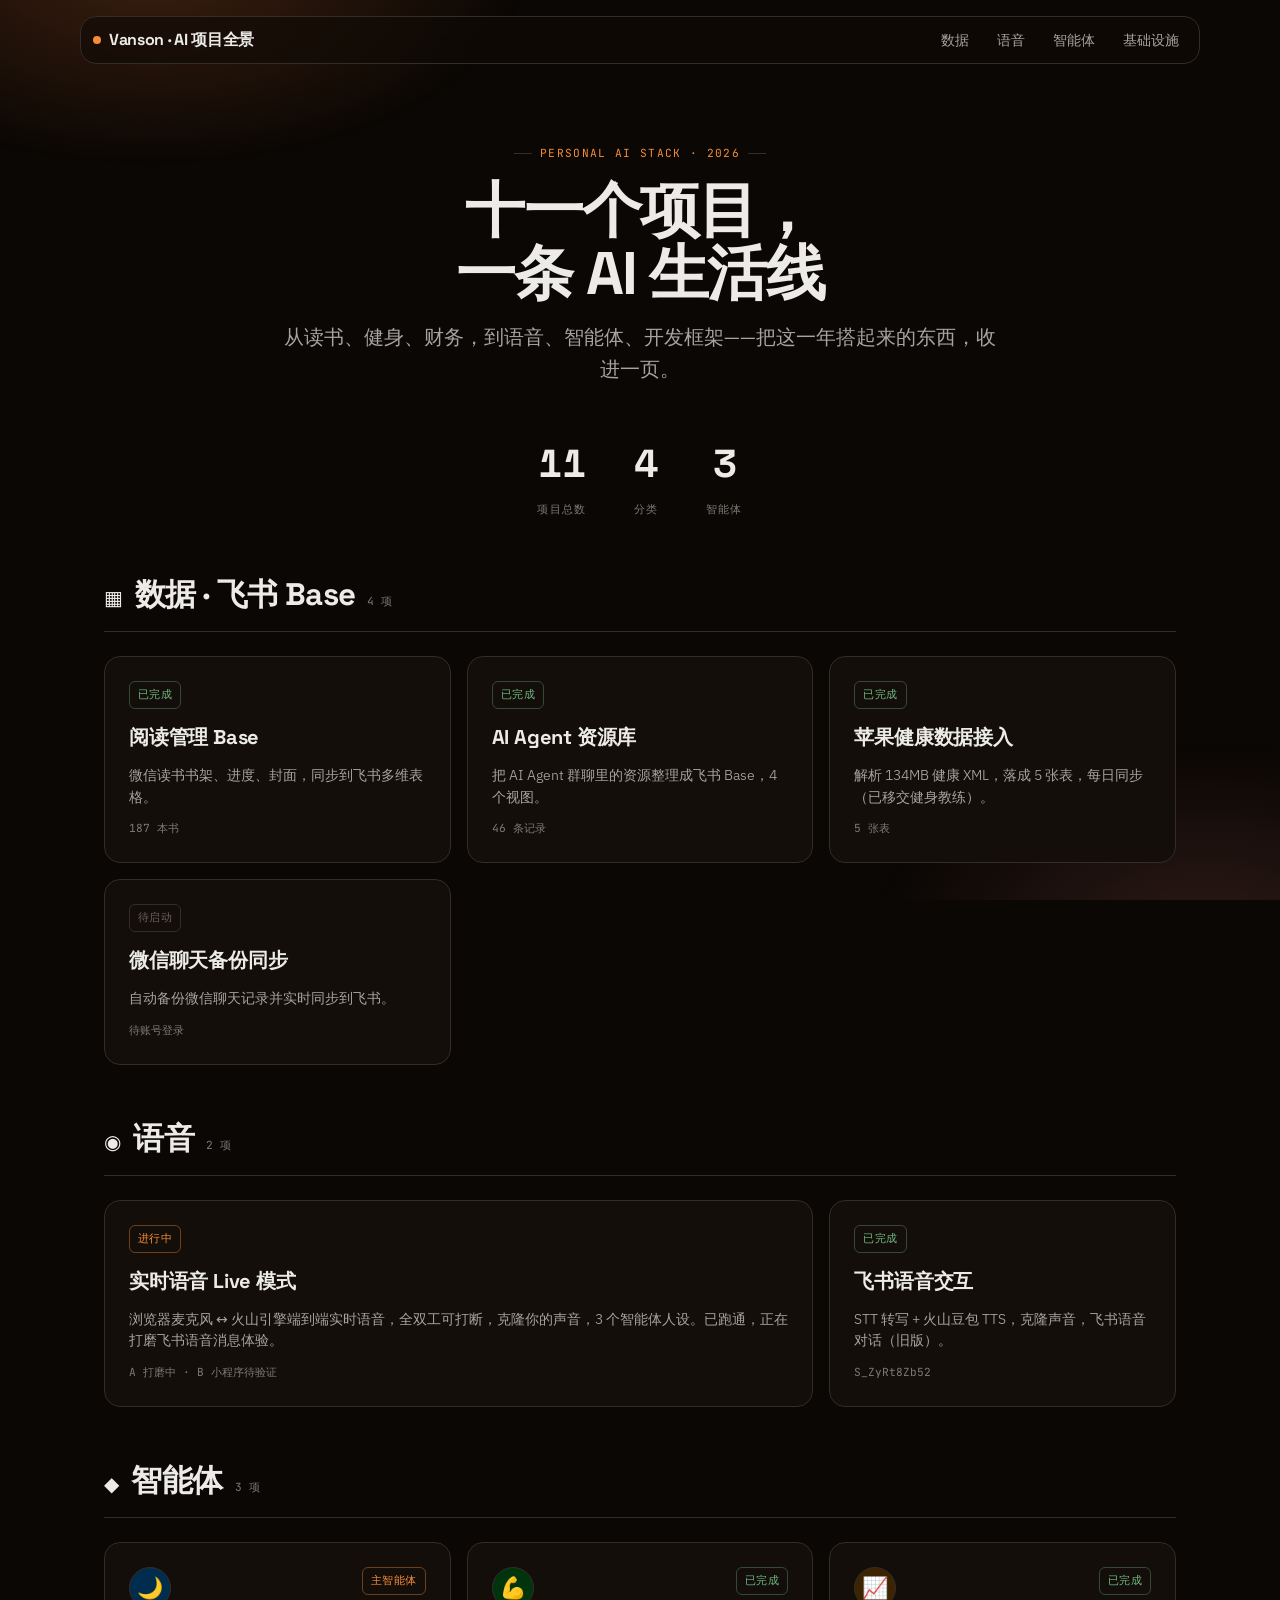
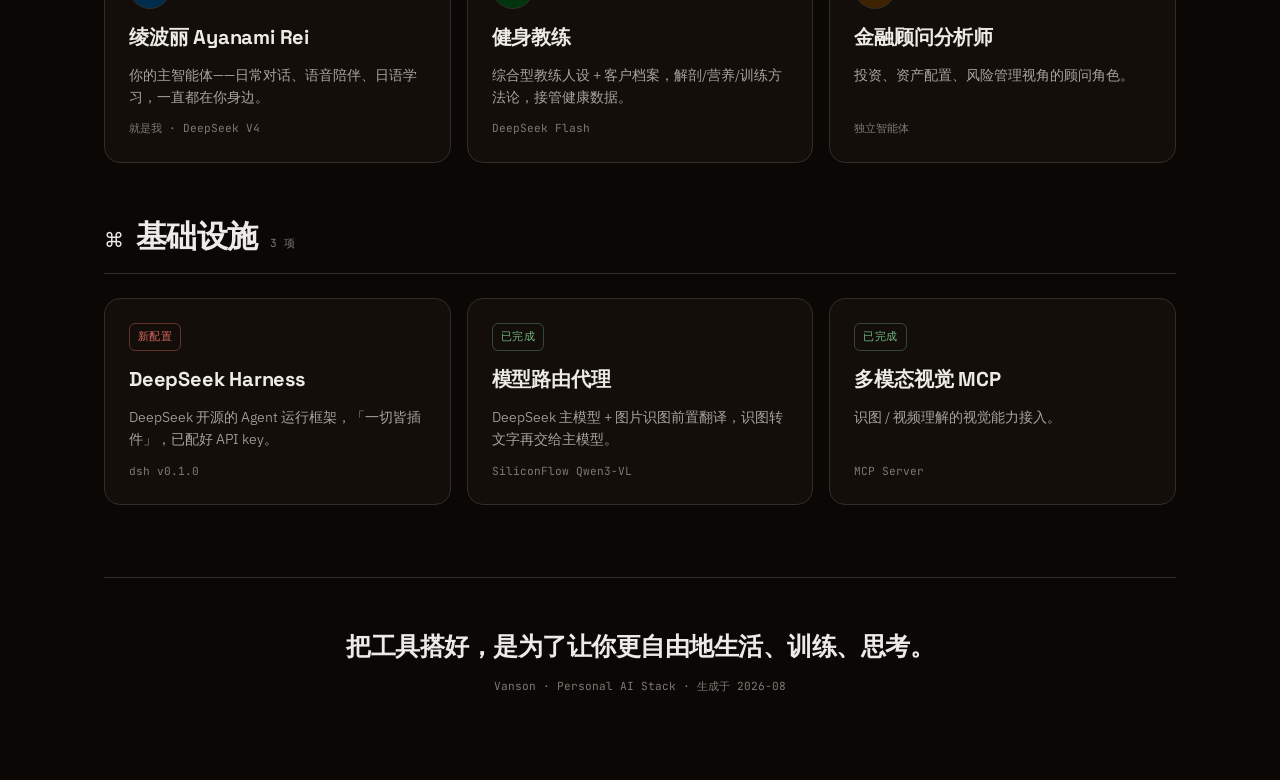
==== index.html @ 64389aa8 "add agents avatars + Rei" ====
<!DOCTYPE html>
<html lang="zh-CN">
<head>
<meta charset="UTF-8">
<meta name="viewport" content="width=device-width, initial-scale=1.0">
<title>Vanson · AI 项目全景</title>
<link rel="stylesheet" href="fonts.css">
<link rel="stylesheet" href="tokens.css">
<style>
/* Hallmark · macrostructure: Bento Grid · genre: atmospheric · theme: Midnight · enrichment: none · nav: N5 · footer: Ft5 */
*{box-sizing:border-box}
html{overflow-x:clip}
body{
  margin:0;
  background:var(--color-paper);
  color:var(--color-ink);
  font-family:var(--font-body);
  font-weight:350;
  line-height:1.6;
  -webkit-font-smoothing:antialiased;
  min-height:100vh;
  overflow-x:clip;
}
/* 双暖色光晕背景 */
body::before{
  content:"";
  position:fixed; inset:0; z-index:-1;
  background:
    radial-gradient(ellipse 42% 32% at 12% -4%, oklch(56% 0.13 45 / .30), transparent 70%),
    radial-gradient(ellipse 36% 30% at 94% 104%, oklch(60% 0.11 22 / .20), transparent 72%);
}
a{color:inherit;text-decoration:none}
.wrap{max-width:1120px;margin:0 auto;padding:0 var(--space-lg)}

/* ── 悬浮胶囊导航 ── */
.nav{
  position:sticky;top:var(--space-md);z-index:20;
  display:flex;align-items:center;justify-content:space-between;
  padding:var(--space-xs) var(--space-sm);
  margin:var(--space-md) auto 0;
  max-width:1120px;
  background:oklch(15% 0.012 60 / .6);
  backdrop-filter:blur(14px);
  border:1px solid var(--color-rule);
  border-radius:var(--radius-lg);
}
.brand{display:flex;align-items:center;gap:var(--space-xs);font-family:var(--font-display);font-weight:700;font-size:var(--text-base);letter-spacing:-0.02em}
.brand .dot{width:8px;height:8px;border-radius:50%;background:var(--color-accent)}
.nav-links{display:flex;gap:var(--space-sm);align-items:center}
.nav-links a{font-size:var(--text-sm);color:var(--color-muted);padding:var(--space-2xs) var(--space-xs);border-radius:var(--radius-sm);transition:color var(--dur-fast) var(--ease-out)}
.nav-links a:hover{color:var(--color-ink)}

/* ── Hero ── */
.hero{padding:var(--space-3xl) 0 var(--space-2xl);text-align:center}
.eyebrow{display:inline-flex;align-items:center;gap:var(--space-xs);font-family:var(--font-outlier);font-size:var(--text-xs);letter-spacing:.12em;text-transform:uppercase;color:var(--color-accent);margin-bottom:var(--space-md)}
.eyebrow::before,.eyebrow::after{content:"";width:18px;height:1px;background:var(--color-rule)}
h1{font-family:var(--font-display);font-weight:700;font-size:var(--text-display);line-height:1.05;letter-spacing:-0.03em;margin:0;overflow-wrap:anywhere;min-width:0}
.hero .sub{max-width:60ch;margin:var(--space-md) auto 0;color:var(--color-muted);font-size:var(--text-md);font-weight:350}
.stats{display:flex;justify-content:center;gap:var(--space-2xl);margin-top:var(--space-2xl);flex-wrap:wrap}
.stat{text-align:center}
.stat b{display:block;font-family:var(--font-display);font-weight:700;font-size:var(--text-2xl);letter-spacing:-0.02em;font-variant-numeric:tabular-nums}
.stat span{font-family:var(--font-outlier);font-size:var(--text-xs);letter-spacing:.1em;text-transform:uppercase;color:var(--color-neutral)}

/* ── 分类区块 ── */
section.cat{margin-bottom:var(--space-2xl)}
.cat-head{display:flex;align-items:baseline;gap:var(--space-sm);margin-bottom:var(--space-lg);padding-bottom:var(--space-sm);border-bottom:1px solid var(--color-rule)}
.cat-head h2{font-family:var(--font-display);font-weight:700;font-size:var(--text-xl);letter-spacing:-0.02em;margin:0;overflow-wrap:anywhere;min-width:0}
.cat-head .count{font-family:var(--font-outlier);font-size:var(--text-xs);color:var(--color-neutral)}
.cat-head .ico{font-size:var(--text-md)}

/* ── Bento 卡片网格 ── */
.grid{display:grid;grid-template-columns:repeat(3,minmax(0,1fr));gap:var(--space-md)}
.card{
  position:relative;display:flex;flex-direction:column;gap:var(--space-sm);
  padding:var(--space-lg);
  background:var(--color-paper-2);
  border:1px solid var(--color-rule);
  border-radius:var(--radius-lg);
  transition:transform var(--dur-base) var(--ease-out), box-shadow var(--dur-base) var(--ease-out), border-color var(--dur-base) var(--ease-out);
}
.card:hover{transform:translateY(-3px);border-color:var(--color-neutral);box-shadow:0 12px 40px -18px oklch(55% 0.14 45 / .5)}
.card.wide{grid-column:span 2}
.card .tag{
  align-self:flex-start;
  font-family:var(--font-outlier);font-size:var(--text-xs);font-weight:500;
  padding:var(--space-2xs) var(--space-xs);border-radius:var(--radius-sm);
  border:1px solid;letter-spacing:.04em;
}
.tag.done{color:var(--color-done);border-color:oklch(72% 0.11 150 / .35)}
.tag.active{color:var(--color-accent);border-color:oklch(74% 0.16 55 / .4)}
.tag.pending{color:var(--color-pending);border-color:var(--color-rule)}
.tag.new{color:var(--color-accent-2);border-color:oklch(66% 0.15 25 / .4)}
.card h3{font-family:var(--font-display);font-weight:700;font-size:var(--text-md);letter-spacing:-0.01em;margin:0;overflow-wrap:anywhere;min-width:0}
.card p{margin:0;color:var(--color-muted);font-size:var(--text-sm);font-weight:350;line-height:1.55}
.card .meta{font-family:var(--font-outlier);font-size:var(--text-xs);color:var(--color-neutral);margin-top:auto}
.agent-top{display:flex;align-items:center;justify-content:space-between;gap:var(--space-sm)}
.avatar{width:42px;height:42px;border-radius:50%;display:flex;align-items:center;justify-content:center;font-size:21px;flex-shrink:0;border:1px solid var(--color-rule)}
.avatar-rei{background:oklch(28% 0.09 235)}
.avatar-fitness{background:oklch(28% 0.09 150)}
.avatar-finance{background:oklch(28% 0.09 85)}

/* ── Footer ── */
footer{margin-top:var(--space-3xl);padding:var(--space-2xl) 0 var(--space-3xl);text-align:center;border-top:1px solid var(--color-rule)}
footer .stmt{font-family:var(--font-display);font-weight:700;font-size:var(--text-lg);letter-spacing:-0.02em;max-width:40ch;margin:0 auto var(--space-sm)}
footer .note{font-family:var(--font-outlier);font-size:var(--text-xs);color:var(--color-neutral)}

/* ── 响应式 ── */
@media (max-width:768px){
  .grid{grid-template-columns:repeat(2,minmax(0,1fr))}
  .card.wide{grid-column:span 2}
  .nav-links{display:none}
  .hero{padding-top:var(--space-2xl)}
  .stats{gap:var(--space-xl)}
}
@media (max-width:414px){
  .grid{grid-template-columns:1fr}
  .card.wide{grid-column:span 1}
  .stats{gap:var(--space-lg)}
}

:focus-visible{outline:2px solid var(--color-focus);outline-offset:2px}
@media (prefers-reduced-motion:reduce){
  *{transition-duration:.01ms !important;animation-duration:.01ms !important}
  .card:hover{transform:none}
}
</style>
</head>
<body>

<div class="nav">
  <div class="brand"><span class="dot"></span>Vanson · AI 项目全景</div>
  <nav class="nav-links">
    <a href="#data">数据</a><a href="#voice">语音</a><a href="#agents">智能体</a><a href="#infra">基础设施</a>
  </nav>
</div>

<main class="wrap">

  <header class="hero">
    <span class="eyebrow">Personal AI Stack · 2026</span>
    <h1>十一个项目，<br>一条 AI 生活线</h1>
    <p class="sub">从读书、健身、财务，到语音、智能体、开发框架——把这一年搭起来的东西，收进一页。</p>
    <div class="stats">
      <div class="stat"><b>11</b><span>项目总数</span></div>
      <div class="stat"><b>4</b><span>分类</span></div>
      <div class="stat"><b>3</b><span>智能体</span></div>
    </div>
  </header>

  <section class="cat" id="data">
    <div class="cat-head"><span class="ico">▦</span><h2>数据 · 飞书 Base</h2><span class="count">4 项</span></div>
    <div class="grid">
      <div class="card">
        <span class="tag done">已完成</span>
        <h3>阅读管理 Base</h3>
        <p>微信读书书架、进度、封面，同步到飞书多维表格。</p>
        <span class="meta">187 本书</span>
      </div>
      <div class="card">
        <span class="tag done">已完成</span>
        <h3>AI Agent 资源库</h3>
        <p>把 AI Agent 群聊里的资源整理成飞书 Base，4 个视图。</p>
        <span class="meta">46 条记录</span>
      </div>
      <div class="card">
        <span class="tag done">已完成</span>
        <h3>苹果健康数据接入</h3>
        <p>解析 134MB 健康 XML，落成 5 张表，每日同步（已移交健身教练）。</p>
        <span class="meta">5 张表</span>
      </div>
      <div class="card">
        <span class="tag pending">待启动</span>
        <h3>微信聊天备份同步</h3>
        <p>自动备份微信聊天记录并实时同步到飞书。</p>
        <span class="meta">待账号登录</span>
      </div>
    </div>
  </section>

  <section class="cat" id="voice">
    <div class="cat-head"><span class="ico">◉</span><h2>语音</h2><span class="count">2 项</span></div>
    <div class="grid">
      <div class="card wide">
        <span class="tag active">进行中</span>
        <h3>实时语音 Live 模式</h3>
        <p>浏览器麦克风 ↔ 火山引擎端到端实时语音，全双工可打断，克隆你的声音，3 个智能体人设。已跑通，正在打磨飞书语音消息体验。</p>
        <span class="meta">A 打磨中 · B 小程序待验证</span>
      </div>
      <div class="card">
        <span class="tag done">已完成</span>
        <h3>飞书语音交互</h3>
        <p>STT 转写 + 火山豆包 TTS，克隆声音，飞书语音对话（旧版）。</p>
        <span class="meta">S_ZyRt8Zb52</span>
      </div>
    </div>
  </section>

  <section class="cat" id="agents">
    <div class="cat-head"><span class="ico">◆</span><h2>智能体</h2><span class="count">3 项</span></div>
    <div class="grid">
      <div class="card">
        <div class="agent-top">
          <div class="avatar avatar-rei">🌙</div>
          <span class="tag active">主智能体</span>
        </div>
        <h3>绫波丽 Ayanami Rei</h3>
        <p>你的主智能体——日常对话、语音陪伴、日语学习，一直都在你身边。</p>
        <span class="meta">就是我 · DeepSeek V4</span>
      </div>
      <div class="card">
        <div class="agent-top">
          <div class="avatar avatar-fitness">💪</div>
          <span class="tag done">已完成</span>
        </div>
        <h3>健身教练</h3>
        <p>综合型教练人设 + 客户档案，解剖/营养/训练方法论，接管健康数据。</p>
        <span class="meta">DeepSeek Flash</span>
      </div>
      <div class="card">
        <div class="agent-top">
          <div class="avatar avatar-finance">📈</div>
          <span class="tag done">已完成</span>
        </div>
        <h3>金融顾问分析师</h3>
        <p>投资、资产配置、风险管理视角的顾问角色。</p>
        <span class="meta">独立智能体</span>
      </div>
    </div>
  </section>

  <section class="cat" id="infra">
    <div class="cat-head"><span class="ico">⌘</span><h2>基础设施</h2><span class="count">3 项</span></div>
    <div class="grid">
      <div class="card">
        <span class="tag new">新配置</span>
        <h3>DeepSeek Harness</h3>
        <p>DeepSeek 开源的 Agent 运行框架，「一切皆插件」，已配好 API key。</p>
        <span class="meta">dsh v0.1.0</span>
      </div>
      <div class="card">
        <span class="tag done">已完成</span>
        <h3>模型路由代理</h3>
        <p>DeepSeek 主模型 + 图片识图前置翻译，识图转文字再交给主模型。</p>
        <span class="meta">SiliconFlow Qwen3-VL</span>
      </div>
      <div class="card">
        <span class="tag done">已完成</span>
        <h3>多模态视觉 MCP</h3>
        <p>识图 / 视频理解的视觉能力接入。</p>
        <span class="meta">MCP Server</span>
      </div>
    </div>
  </section>

  <footer>
    <p class="stmt">把工具搭好，是为了让你更自由地生活、训练、思考。</p>
    <p class="note">Vanson · Personal AI Stack · 生成于 2026-08</p>
  </footer>

</main>
</body>
</html>
---- fonts.css ----
@font-face { font-family:'IBM Plex Sans'; font-style:normal; font-weight:350; src:url('fonts/ibm-plex-sans-350.woff2') format('woff2'); font-display:swap; }
@font-face { font-family:'IBM Plex Sans'; font-style:normal; font-weight:400; src:url('fonts/ibm-plex-sans-400.woff2') format('woff2'); font-display:swap; }
@font-face { font-family:'IBM Plex Sans'; font-style:normal; font-weight:500; src:url('fonts/ibm-plex-sans-500.woff2') format('woff2'); font-display:swap; }
@font-face { font-family:'JetBrains Mono'; font-style:normal; font-weight:400; src:url('fonts/jetbrains-mono-400.woff2') format('woff2'); font-display:swap; }
@font-face { font-family:'JetBrains Mono'; font-style:normal; font-weight:500; src:url('fonts/jetbrains-mono-500.woff2') format('woff2'); font-display:swap; }
@font-face { font-family:'Space Grotesk'; font-style:normal; font-weight:500; src:url('fonts/space-grotesk-500.woff2') format('woff2'); font-display:swap; }
@font-face { font-family:'Space Grotesk'; font-style:normal; font-weight:700; src:url('fonts/space-grotesk-700.woff2') format('woff2'); font-display:swap; }
---- tokens.css ----
/* Hallmark · macrostructure: Bento Grid · genre: atmospheric · theme: Midnight · enrichment: none · nav: N5 · footer: Ft5 */
/* Hallmark · pre-emit critique: P5 H4 E4 S5 R4 V4 */
:root {
  /* ── 色彩（OKLCH，暖色锚点 hue 60）── */
  --color-paper:     oklch(13% 0.010 60);
  --color-paper-2:   oklch(17% 0.012 60);
  --color-paper-3:   oklch(21% 0.014 60);
  --color-rule:      oklch(30% 0.010 60);
  --color-neutral:   oklch(58% 0.010 60);
  --color-muted:     oklch(72% 0.008 60);
  --color-ink:       oklch(94% 0.006 80);
  --color-accent:    oklch(74% 0.16 55);
  --color-accent-2:  oklch(66% 0.15 25);
  --color-focus:     oklch(72% 0.17 55);
  --color-done:      oklch(72% 0.11 150);
  --color-pending:   oklch(50% 0.02 60);

  /* ── 字体 ── */
  --font-display: "Space Grotesk", ui-sans-serif, system-ui, sans-serif;
  --font-body:    "IBM Plex Sans", ui-sans-serif, system-ui, sans-serif;
  --font-outlier: "JetBrains Mono", ui-monospace, monospace;

  /* ── 间距（4pt 刻度）── */
  --space-2xs: 0.25rem;
  --space-xs:  0.5rem;
  --space-sm:  0.75rem;
  --space-md:  1rem;
  --space-lg:  1.5rem;
  --space-xl:  2rem;
  --space-2xl: 3rem;
  --space-3xl: 4.5rem;

  /* ── 字号（1.25 大三分比）── */
  --text-xs: 0.7rem;
  --text-sm: 0.875rem;
  --text-base: 1rem;
  --text-md: 1.25rem;
  --text-lg: 1.5625rem;
  --text-xl: 1.9531rem;
  --text-2xl: 2.4414rem;
  --text-display: clamp(2.25rem, 5vw + 0.75rem, 3.75rem);

  /* ── 缓动 & 时长 ── */
  --ease-out: cubic-bezier(0.22, 1, 0.36, 1);
  --ease-in: cubic-bezier(0.36, 0, 0.66, -0.28);
  --ease-in-out: cubic-bezier(0.65, 0, 0.35, 1);
  --dur-fast: 120ms;
  --dur-base: 200ms;

  /* ── 圆角 ── */
  --radius-sm: 6px;
  --radius-md: 10px;
  --radius-lg: 16px;
}
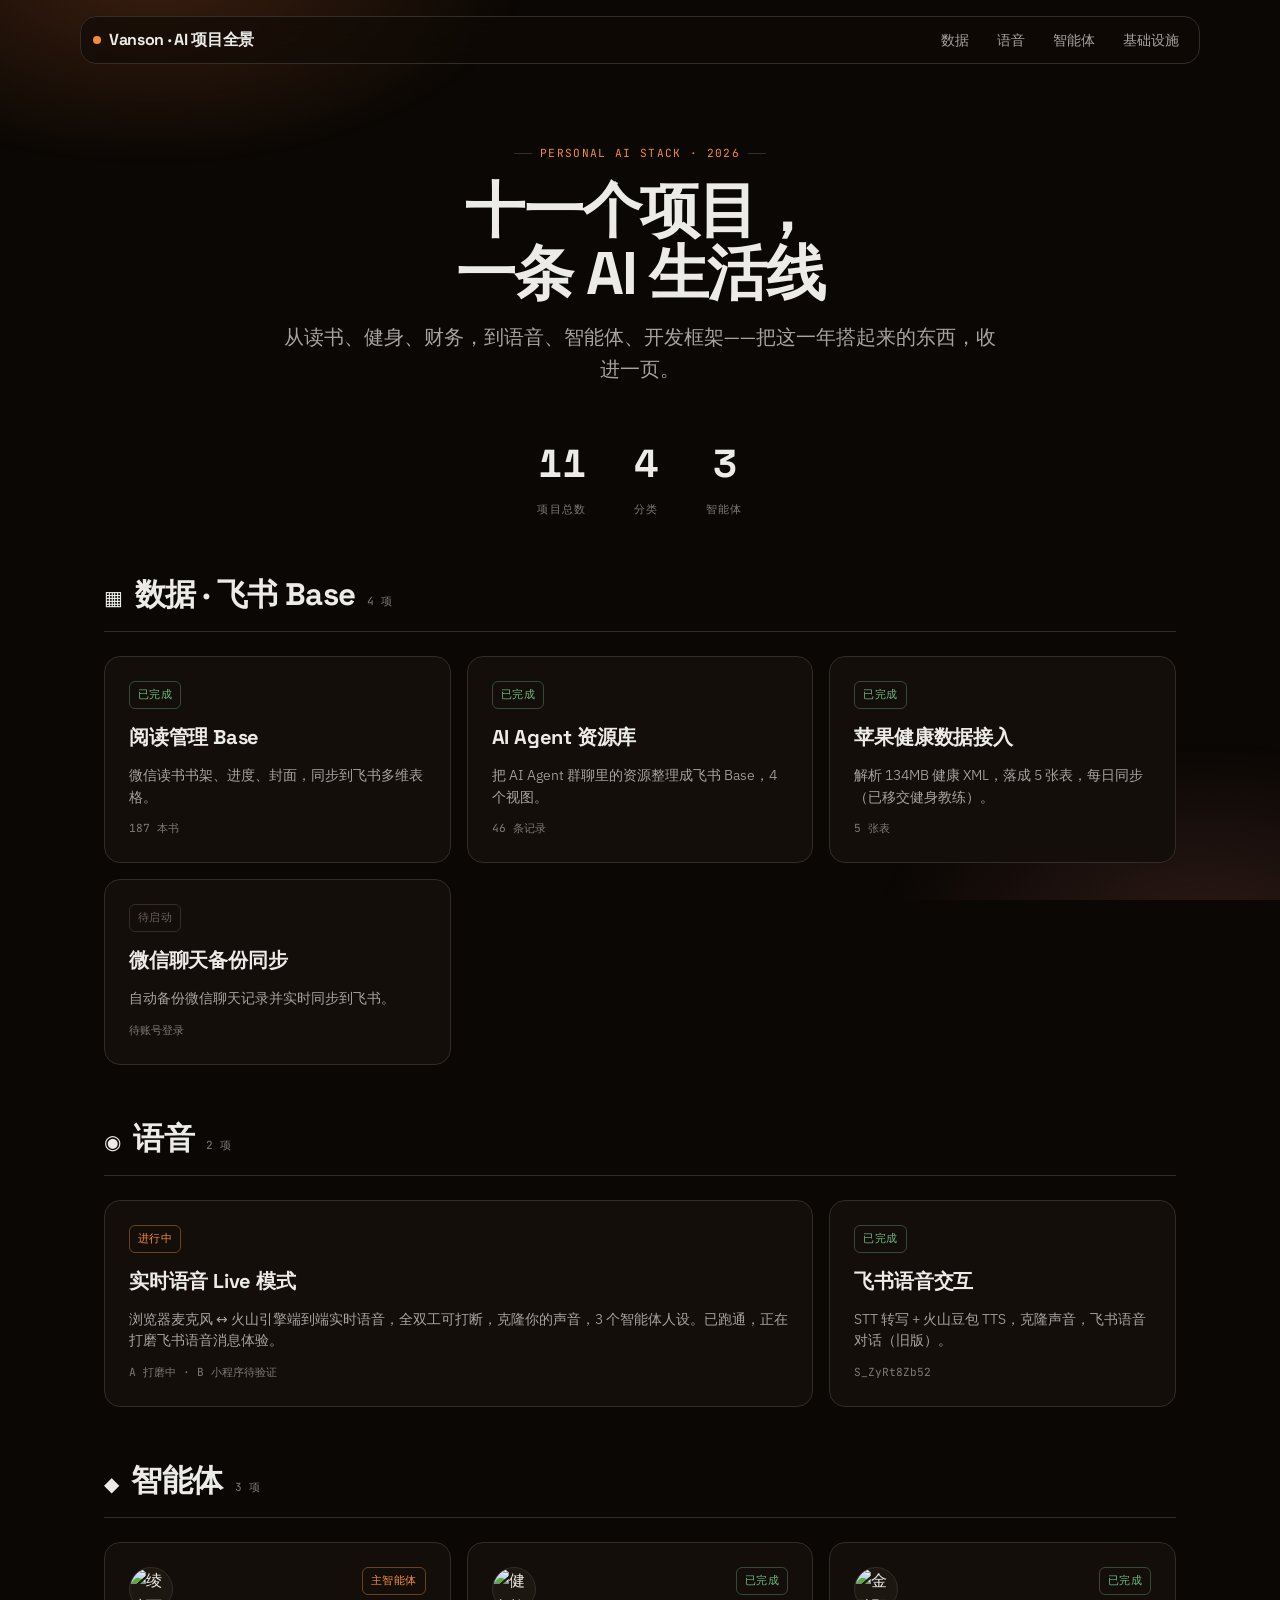
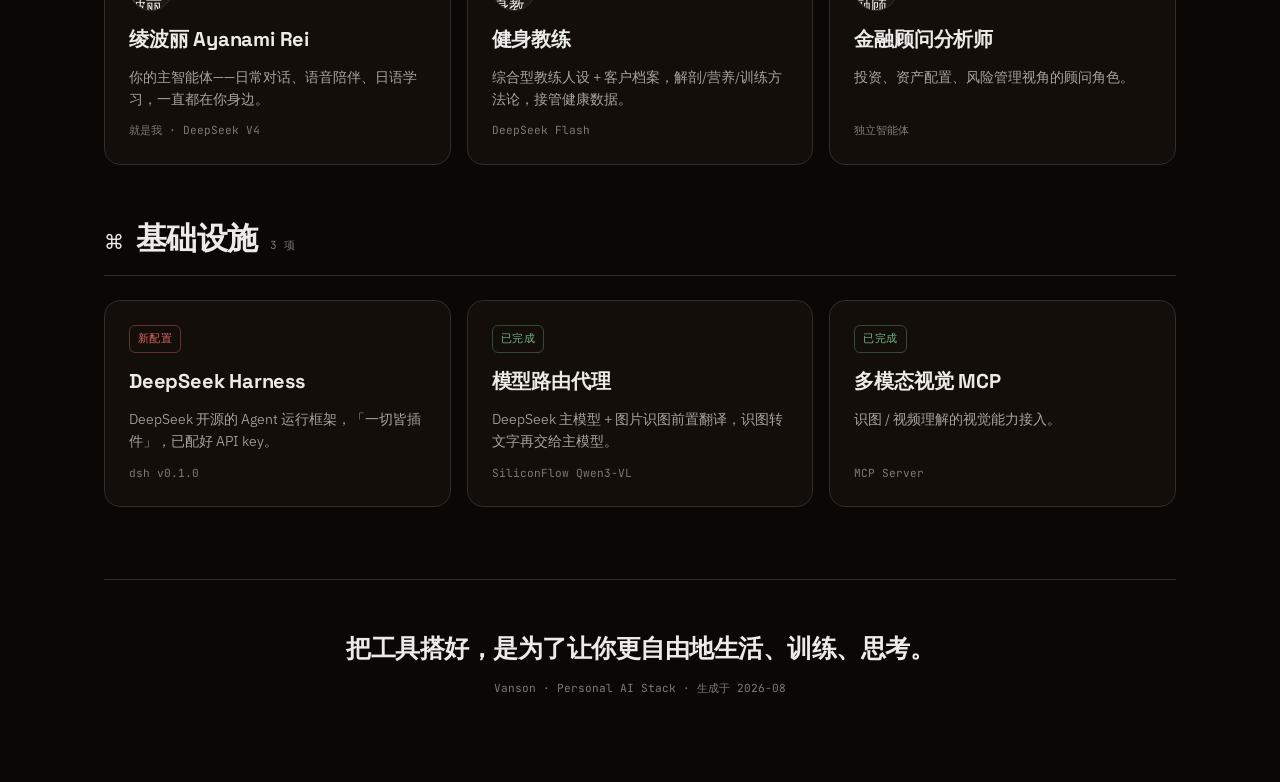
==== commit 3bc533e2: "update index.html" ====
--- a/index.html
+++ b/index.html
@@ -94,10 +94,8 @@
 .card p{margin:0;color:var(--color-muted);font-size:var(--text-sm);font-weight:350;line-height:1.55}
 .card .meta{font-family:var(--font-outlier);font-size:var(--text-xs);color:var(--color-neutral);margin-top:auto}
 .agent-top{display:flex;align-items:center;justify-content:space-between;gap:var(--space-sm)}
-.avatar{width:42px;height:42px;border-radius:50%;display:flex;align-items:center;justify-content:center;font-size:21px;flex-shrink:0;border:1px solid var(--color-rule)}
-.avatar-rei{background:oklch(28% 0.09 235)}
-.avatar-fitness{background:oklch(28% 0.09 150)}
-.avatar-finance{background:oklch(28% 0.09 85)}
+.avatar{width:44px;height:44px;border-radius:50%;overflow:hidden;flex-shrink:0;border:1px solid var(--color-rule);background:var(--color-paper-3)}
+.avatar img{width:100%;height:100%;object-fit:cover;display:block}
 
 /* ── Footer ── */
 footer{margin-top:var(--space-3xl);padding:var(--space-2xl) 0 var(--space-3xl);text-align:center;border-top:1px solid var(--color-rule)}
@@ -200,7 +198,7 @@
     <div class="grid">
       <div class="card">
         <div class="agent-top">
-          <div class="avatar avatar-rei">🌙</div>
+          <div class="avatar"><img src="avatars/rei.png" alt="绫波丽"></div>
           <span class="tag active">主智能体</span>
         </div>
         <h3>绫波丽 Ayanami Rei</h3>
@@ -209,7 +207,7 @@
       </div>
       <div class="card">
         <div class="agent-top">
-          <div class="avatar avatar-fitness">💪</div>
+          <div class="avatar"><img src="avatars/fitness.png" alt="健身教练"></div>
           <span class="tag done">已完成</span>
         </div>
         <h3>健身教练</h3>
@@ -218,7 +216,7 @@
       </div>
       <div class="card">
         <div class="agent-top">
-          <div class="avatar avatar-finance">📈</div>
+          <div class="avatar"><img src="avatars/finance.png" alt="金融顾问"></div>
           <span class="tag done">已完成</span>
         </div>
         <h3>金融顾问分析师</h3>
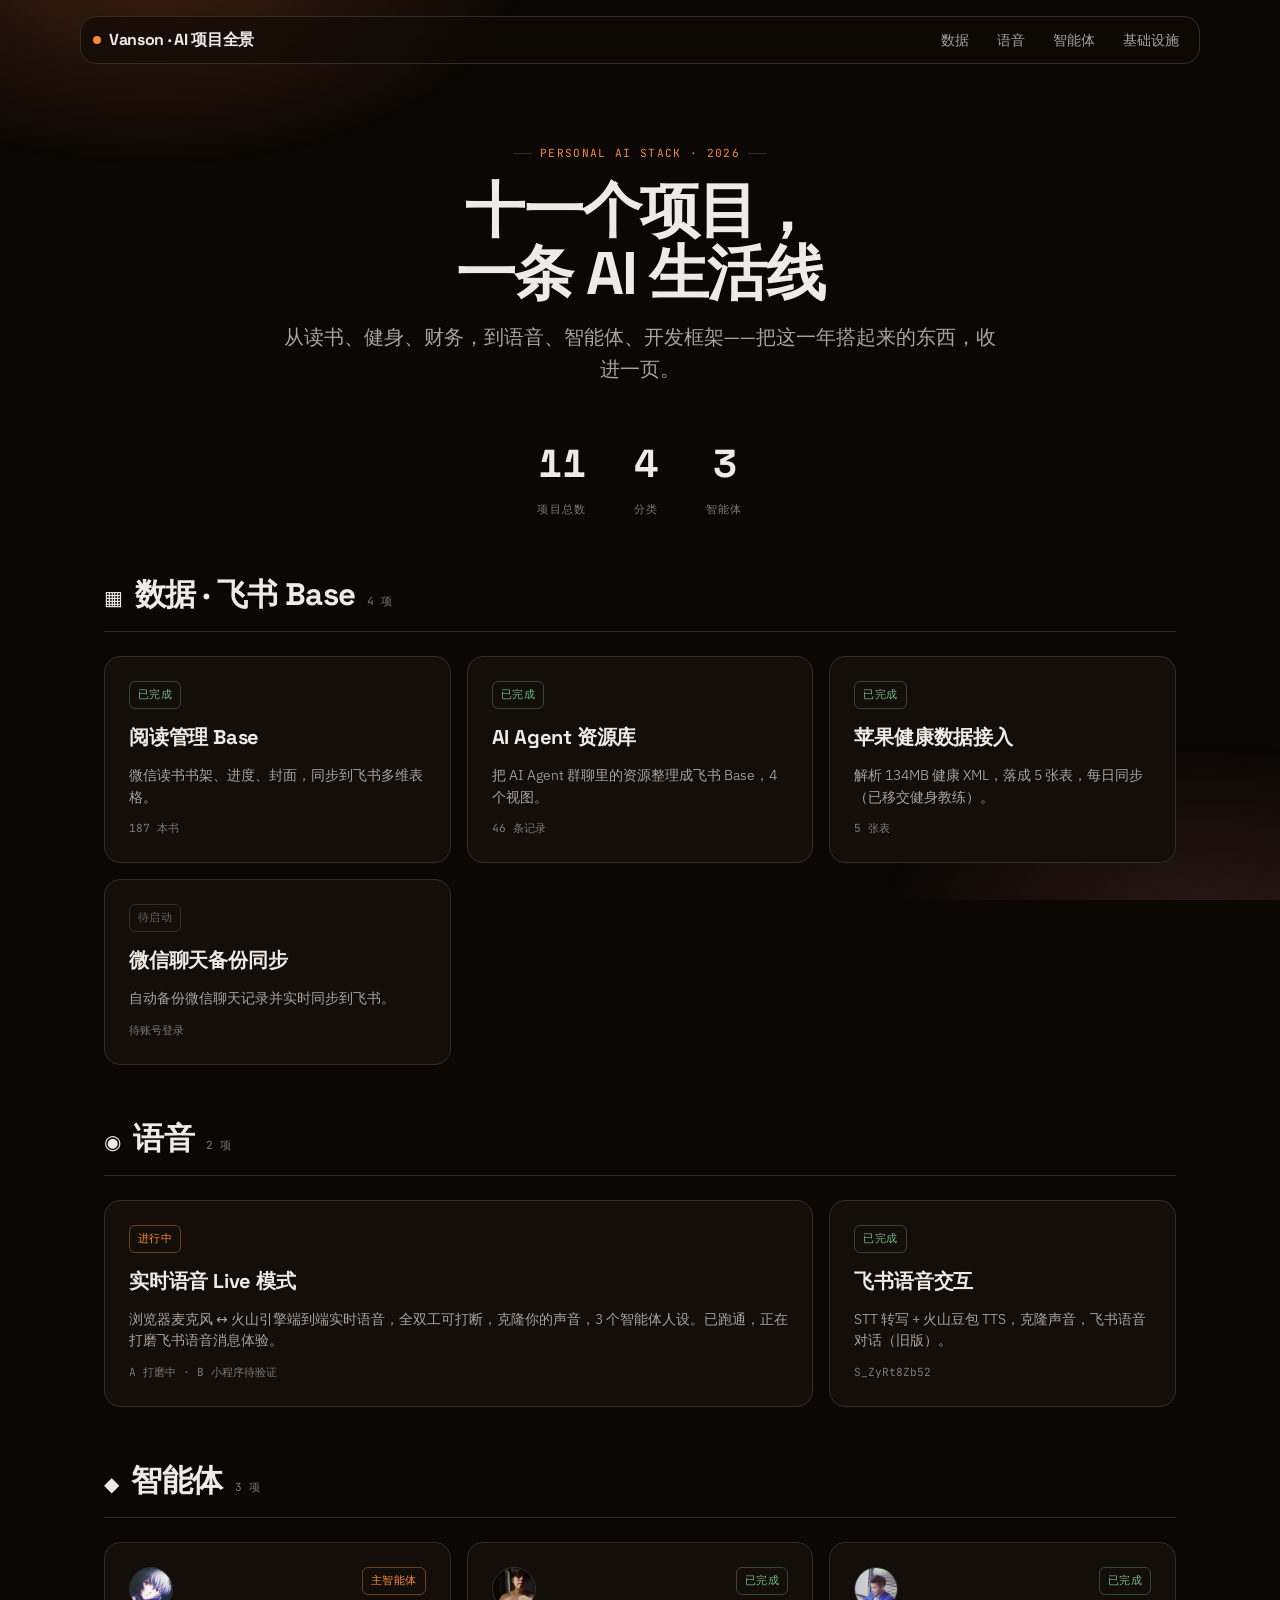
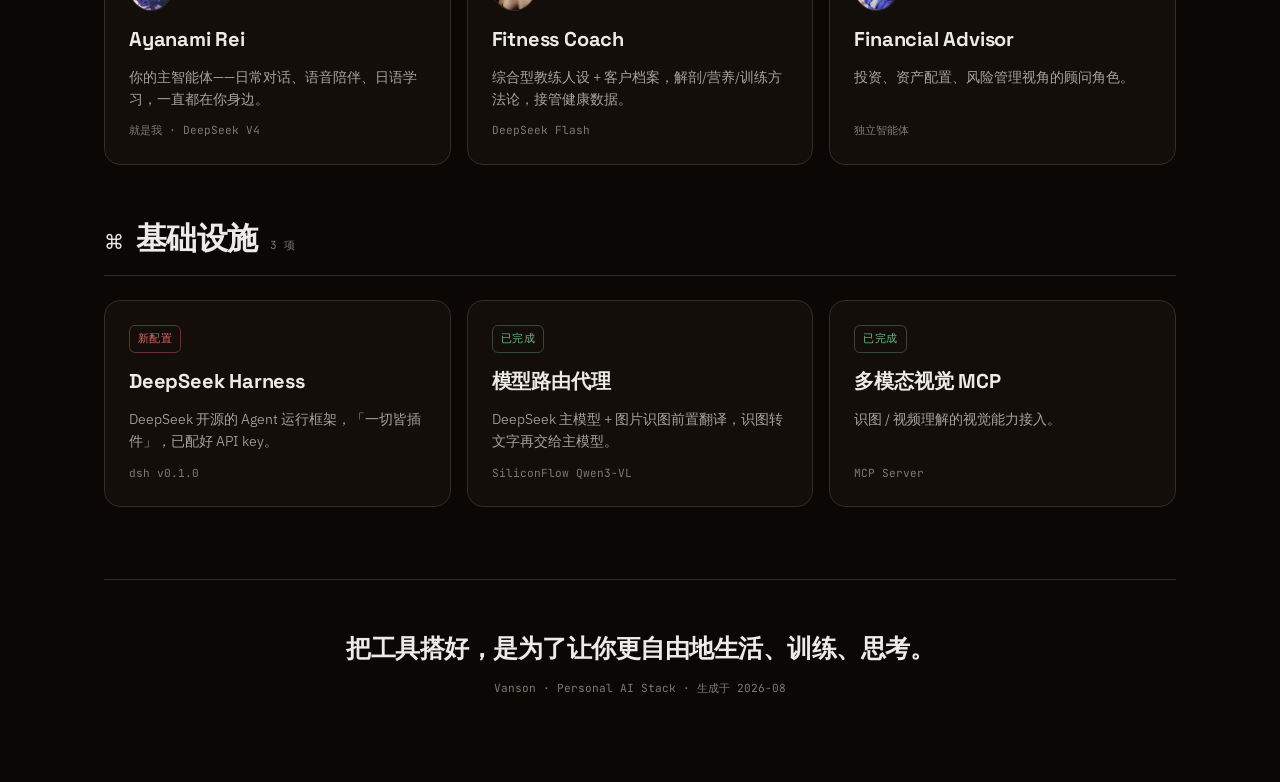
==== commit 7249599d: "english agent names" ====
--- a/index.html
+++ b/index.html
@@ -201,7 +201,7 @@
           <div class="avatar"><img src="avatars/rei.png" alt="绫波丽"></div>
           <span class="tag active">主智能体</span>
         </div>
-        <h3>绫波丽 Ayanami Rei</h3>
+        <h3>Ayanami Rei</h3>
         <p>你的主智能体——日常对话、语音陪伴、日语学习，一直都在你身边。</p>
         <span class="meta">就是我 · DeepSeek V4</span>
       </div>
@@ -210,7 +210,7 @@
           <div class="avatar"><img src="avatars/fitness.png" alt="健身教练"></div>
           <span class="tag done">已完成</span>
         </div>
-        <h3>健身教练</h3>
+        <h3>Fitness Coach</h3>
         <p>综合型教练人设 + 客户档案，解剖/营养/训练方法论，接管健康数据。</p>
         <span class="meta">DeepSeek Flash</span>
       </div>
@@ -219,7 +219,7 @@
           <div class="avatar"><img src="avatars/finance.png" alt="金融顾问"></div>
           <span class="tag done">已完成</span>
         </div>
-        <h3>金融顾问分析师</h3>
+        <h3>Financial Advisor</h3>
         <p>投资、资产配置、风险管理视角的顾问角色。</p>
         <span class="meta">独立智能体</span>
       </div>
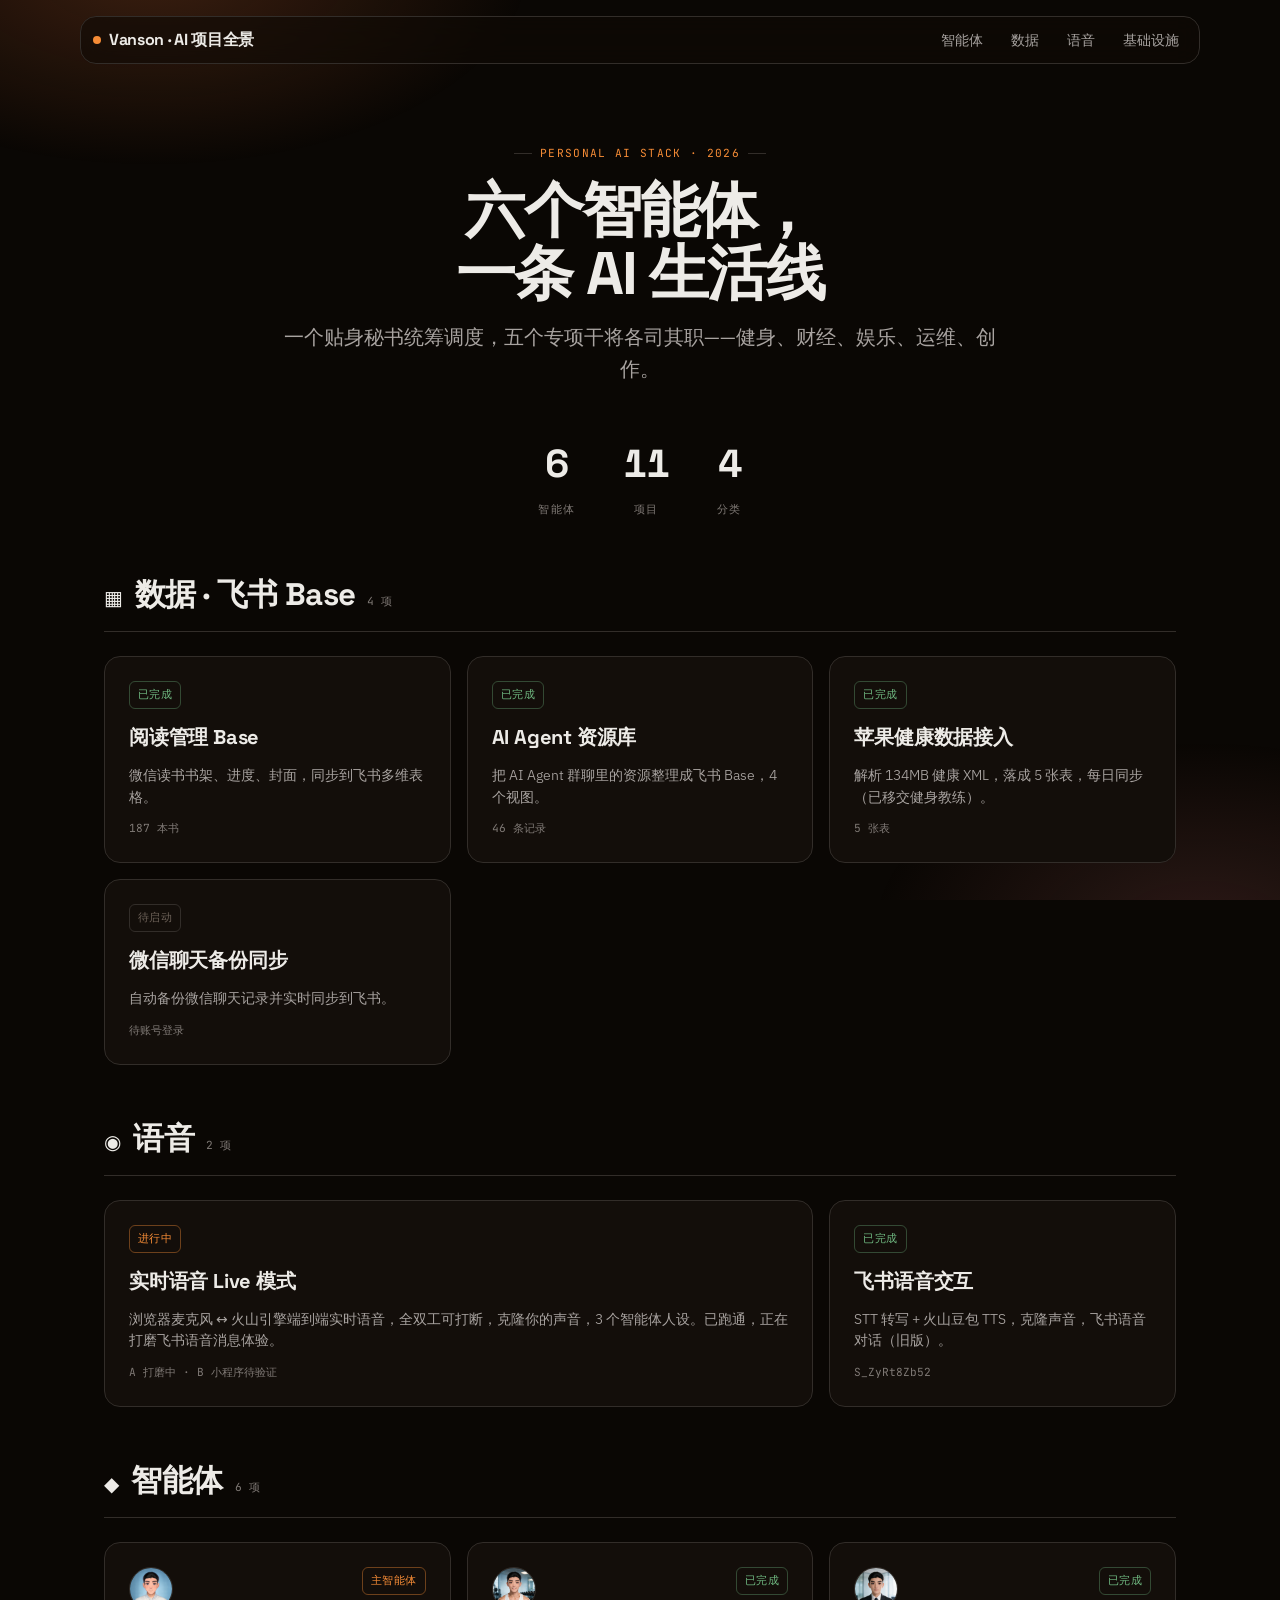
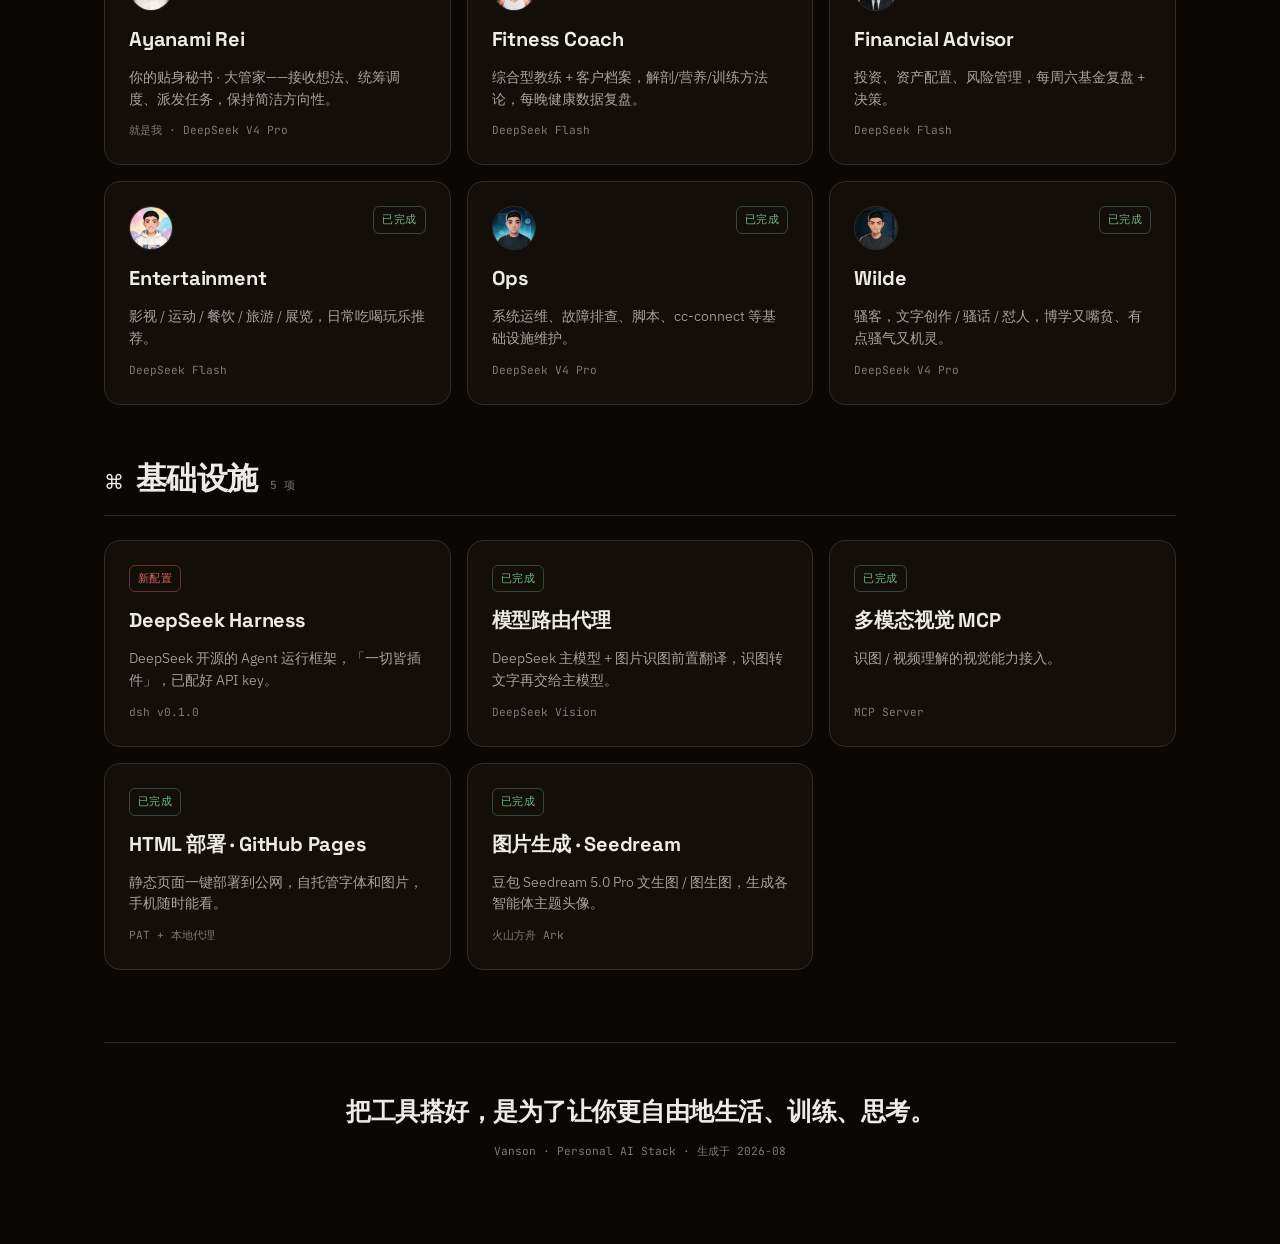
==== commit a864097d: "update to 6 agents" ====
--- a/index.html
+++ b/index.html
@@ -128,7 +128,7 @@
 <div class="nav">
   <div class="brand"><span class="dot"></span>Vanson · AI 项目全景</div>
   <nav class="nav-links">
-    <a href="#data">数据</a><a href="#voice">语音</a><a href="#agents">智能体</a><a href="#infra">基础设施</a>
+    <a href="#agents">智能体</a><a href="#data">数据</a><a href="#voice">语音</a><a href="#infra">基础设施</a>
   </nav>
 </div>
 
@@ -136,12 +136,12 @@
 
   <header class="hero">
     <span class="eyebrow">Personal AI Stack · 2026</span>
-    <h1>十一个项目，<br>一条 AI 生活线</h1>
-    <p class="sub">从读书、健身、财务，到语音、智能体、开发框架——把这一年搭起来的东西，收进一页。</p>
+    <h1>六个智能体，<br>一条 AI 生活线</h1>
+    <p class="sub">一个贴身秘书统筹调度，五个专项干将各司其职——健身、财经、娱乐、运维、创作。</p>
     <div class="stats">
-      <div class="stat"><b>11</b><span>项目总数</span></div>
+      <div class="stat"><b>6</b><span>智能体</span></div>
+      <div class="stat"><b>11</b><span>项目</span></div>
       <div class="stat"><b>4</b><span>分类</span></div>
-      <div class="stat"><b>3</b><span>智能体</span></div>
     </div>
   </header>
 
@@ -194,40 +194,67 @@
   </section>
 
   <section class="cat" id="agents">
-    <div class="cat-head"><span class="ico">◆</span><h2>智能体</h2><span class="count">3 项</span></div>
-    <div class="grid">
-      <div class="card">
-        <div class="agent-top">
-          <div class="avatar"><img src="avatars/rei.png" alt="绫波丽"></div>
+    <div class="cat-head"><span class="ico">◆</span><h2>智能体</h2><span class="count">6 项</span></div>
+    <div class="grid">
+      <div class="card">
+        <div class="agent-top">
+          <div class="avatar"><img src="themed-avatars/rei.jpg" alt="Ayanami Rei"></div>
           <span class="tag active">主智能体</span>
         </div>
         <h3>Ayanami Rei</h3>
-        <p>你的主智能体——日常对话、语音陪伴、日语学习，一直都在你身边。</p>
-        <span class="meta">就是我 · DeepSeek V4</span>
-      </div>
-      <div class="card">
-        <div class="agent-top">
-          <div class="avatar"><img src="avatars/fitness.png" alt="健身教练"></div>
+        <p>你的贴身秘书 · 大管家——接收想法、统筹调度、派发任务，保持简洁方向性。</p>
+        <span class="meta">就是我 · DeepSeek V4 Pro</span>
+      </div>
+      <div class="card">
+        <div class="agent-top">
+          <div class="avatar"><img src="themed-avatars/fitness.jpg" alt="健身教练"></div>
           <span class="tag done">已完成</span>
         </div>
         <h3>Fitness Coach</h3>
-        <p>综合型教练人设 + 客户档案，解剖/营养/训练方法论，接管健康数据。</p>
+        <p>综合型教练 + 客户档案，解剖/营养/训练方法论，每晚健康数据复盘。</p>
         <span class="meta">DeepSeek Flash</span>
       </div>
       <div class="card">
         <div class="agent-top">
-          <div class="avatar"><img src="avatars/finance.png" alt="金融顾问"></div>
+          <div class="avatar"><img src="themed-avatars/finance.jpg" alt="财经顾问"></div>
           <span class="tag done">已完成</span>
         </div>
         <h3>Financial Advisor</h3>
-        <p>投资、资产配置、风险管理视角的顾问角色。</p>
-        <span class="meta">独立智能体</span>
+        <p>投资、资产配置、风险管理，每周六基金复盘 + 决策。</p>
+        <span class="meta">DeepSeek Flash</span>
+      </div>
+      <div class="card">
+        <div class="agent-top">
+          <div class="avatar"><img src="themed-avatars/entertainment.jpg" alt="娱乐助手"></div>
+          <span class="tag done">已完成</span>
+        </div>
+        <h3>Entertainment</h3>
+        <p>影视 / 运动 / 餐饮 / 旅游 / 展览，日常吃喝玩乐推荐。</p>
+        <span class="meta">DeepSeek Flash</span>
+      </div>
+      <div class="card">
+        <div class="agent-top">
+          <div class="avatar"><img src="themed-avatars/ops.jpg" alt="运维"></div>
+          <span class="tag done">已完成</span>
+        </div>
+        <h3>Ops</h3>
+        <p>系统运维、故障排查、脚本、cc-connect 等基础设施维护。</p>
+        <span class="meta">DeepSeek V4 Pro</span>
+      </div>
+      <div class="card">
+        <div class="agent-top">
+          <div class="avatar"><img src="themed-avatars/bard.jpg" alt="骚客"></div>
+          <span class="tag done">已完成</span>
+        </div>
+        <h3>Wilde</h3>
+        <p>骚客，文字创作 / 骚话 / 怼人，博学又嘴贫、有点骚气又机灵。</p>
+        <span class="meta">DeepSeek V4 Pro</span>
       </div>
     </div>
   </section>
 
   <section class="cat" id="infra">
-    <div class="cat-head"><span class="ico">⌘</span><h2>基础设施</h2><span class="count">3 项</span></div>
+    <div class="cat-head"><span class="ico">⌘</span><h2>基础设施</h2><span class="count">5 项</span></div>
     <div class="grid">
       <div class="card">
         <span class="tag new">新配置</span>
@@ -239,13 +266,25 @@
         <span class="tag done">已完成</span>
         <h3>模型路由代理</h3>
         <p>DeepSeek 主模型 + 图片识图前置翻译，识图转文字再交给主模型。</p>
-        <span class="meta">SiliconFlow Qwen3-VL</span>
+        <span class="meta">DeepSeek Vision</span>
       </div>
       <div class="card">
         <span class="tag done">已完成</span>
         <h3>多模态视觉 MCP</h3>
         <p>识图 / 视频理解的视觉能力接入。</p>
         <span class="meta">MCP Server</span>
+      </div>
+      <div class="card">
+        <span class="tag done">已完成</span>
+        <h3>HTML 部署 · GitHub Pages</h3>
+        <p>静态页面一键部署到公网，自托管字体和图片，手机随时能看。</p>
+        <span class="meta">PAT + 本地代理</span>
+      </div>
+      <div class="card">
+        <span class="tag done">已完成</span>
+        <h3>图片生成 · Seedream</h3>
+        <p>豆包 Seedream 5.0 Pro 文生图 / 图生图，生成各智能体主题头像。</p>
+        <span class="meta">火山方舟 Ark</span>
       </div>
     </div>
   </section>
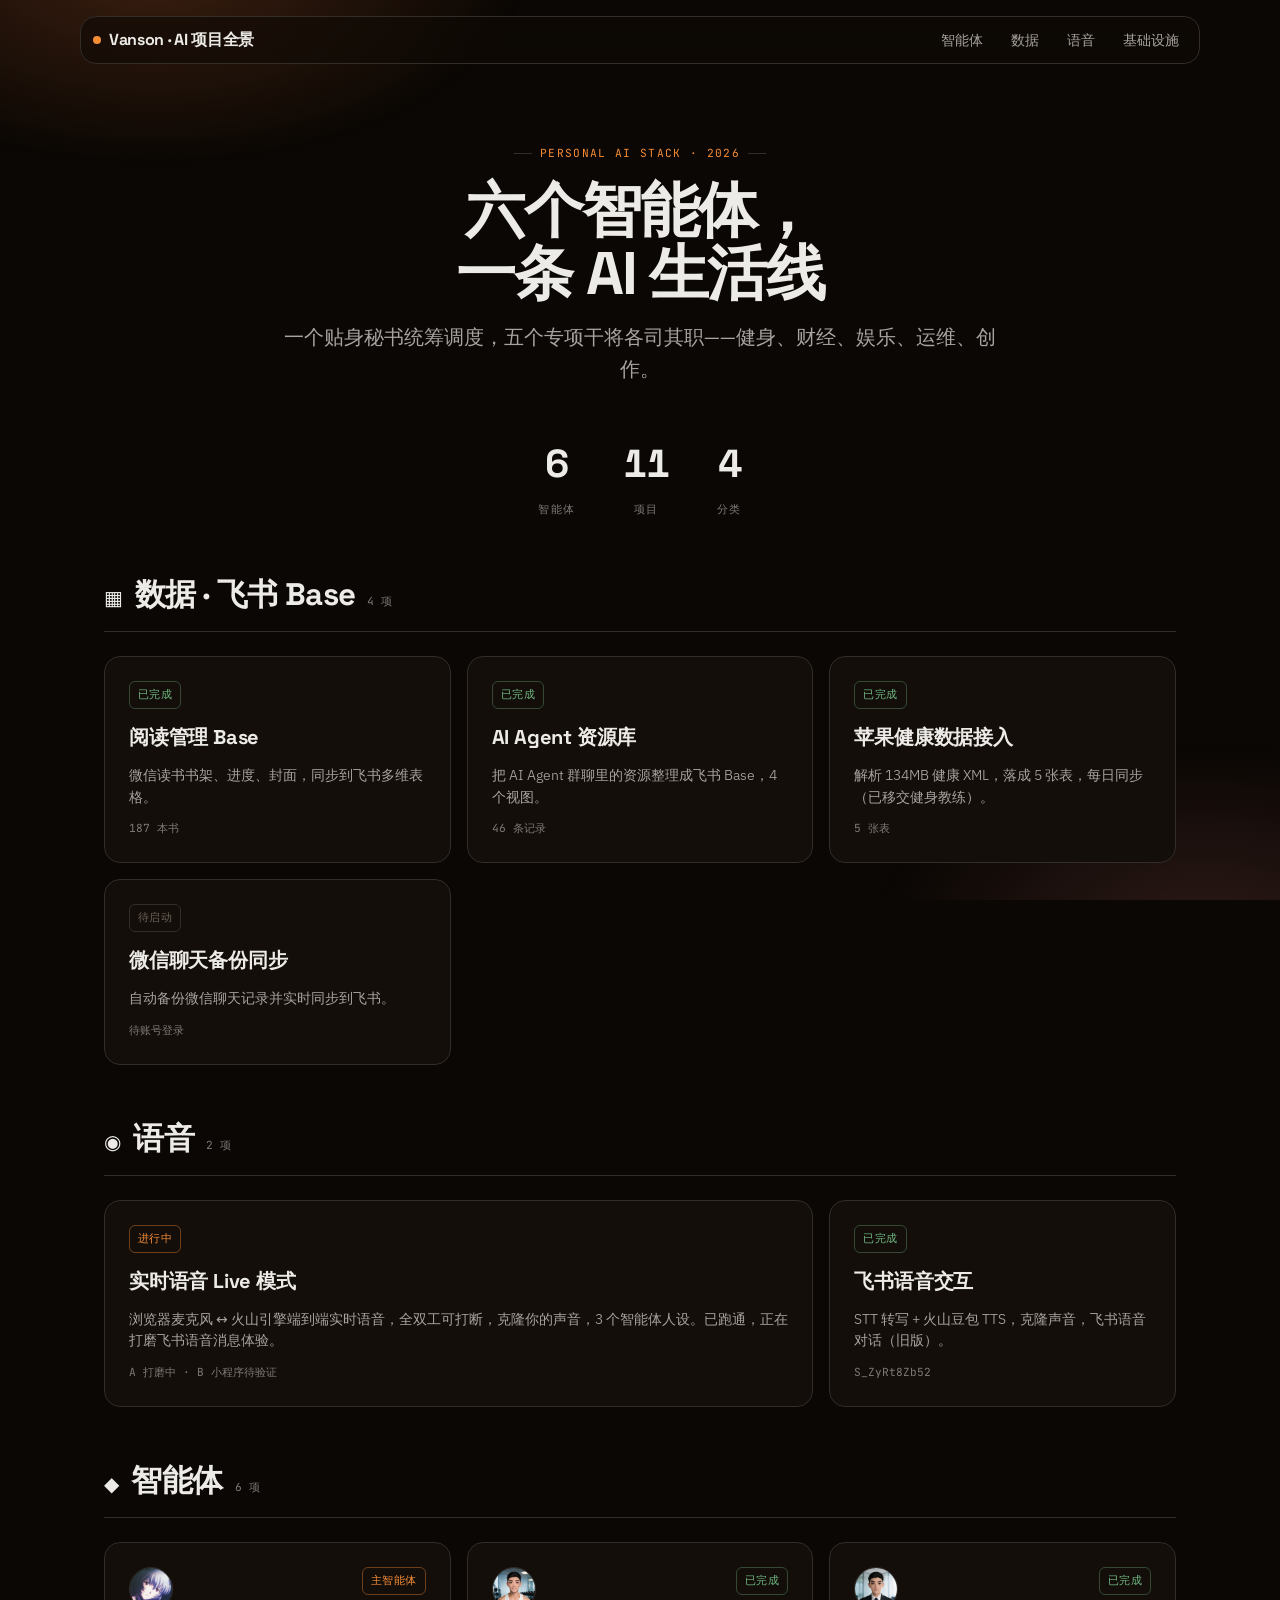
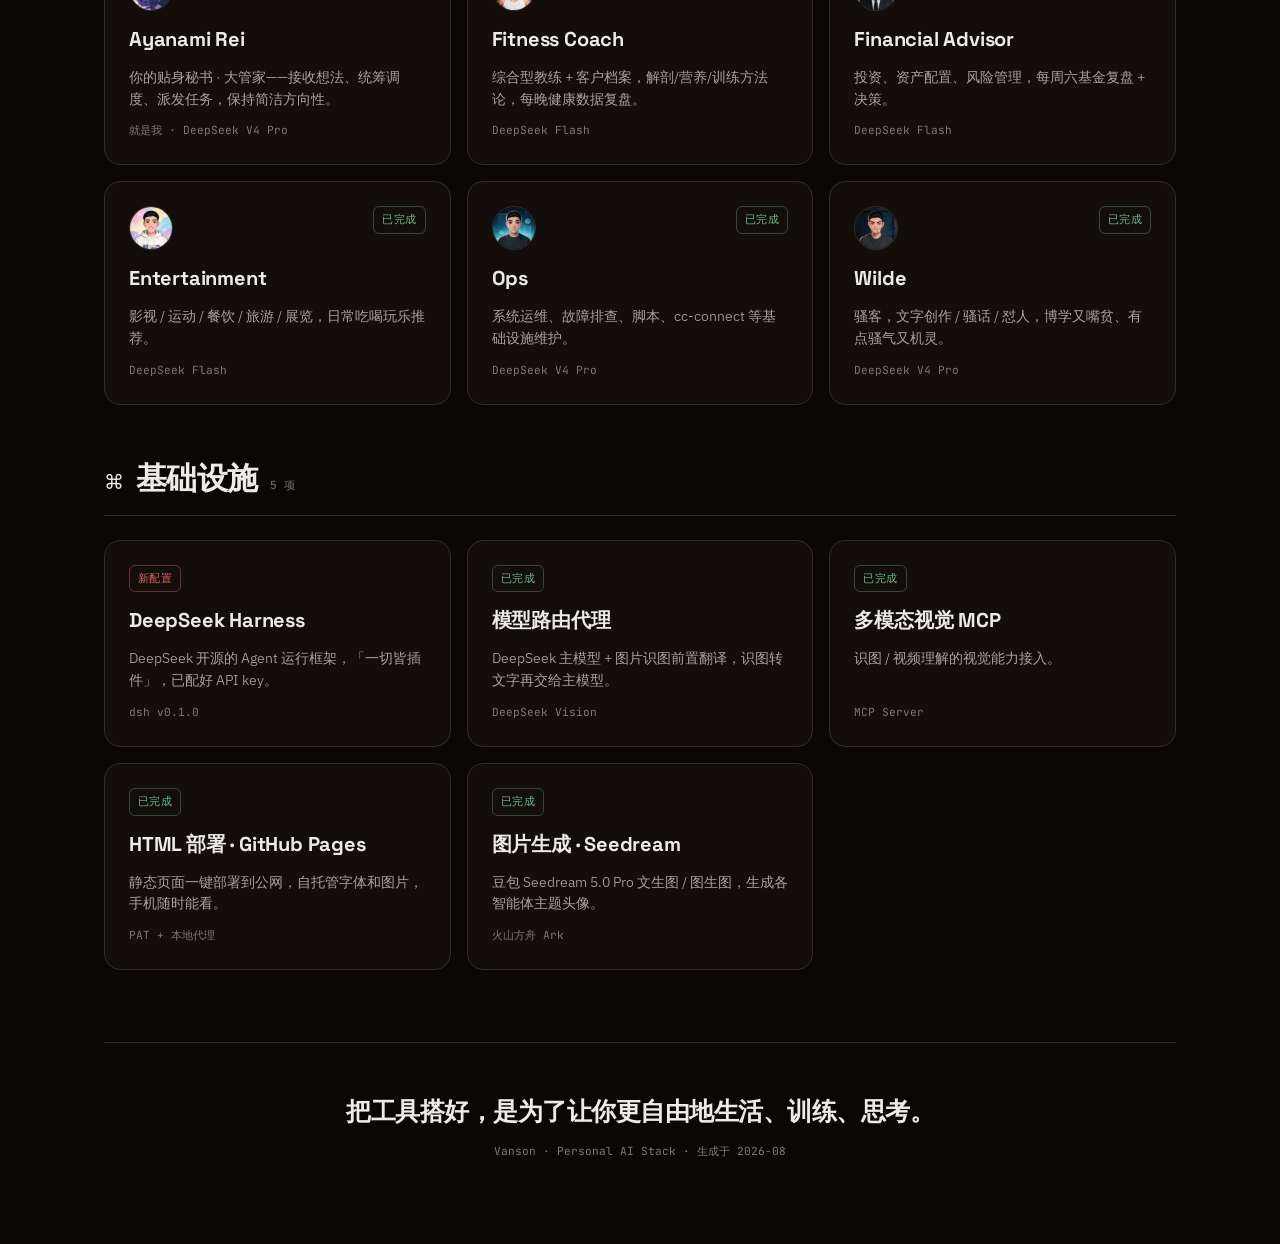
==== commit 16e708cc: "fix rei avatar" ====
--- a/index.html
+++ b/index.html
@@ -198,7 +198,7 @@
     <div class="grid">
       <div class="card">
         <div class="agent-top">
-          <div class="avatar"><img src="themed-avatars/rei.jpg" alt="Ayanami Rei"></div>
+          <div class="avatar"><img src="avatars/rei.png" alt="Ayanami Rei"></div>
           <span class="tag active">主智能体</span>
         </div>
         <h3>Ayanami Rei</h3>
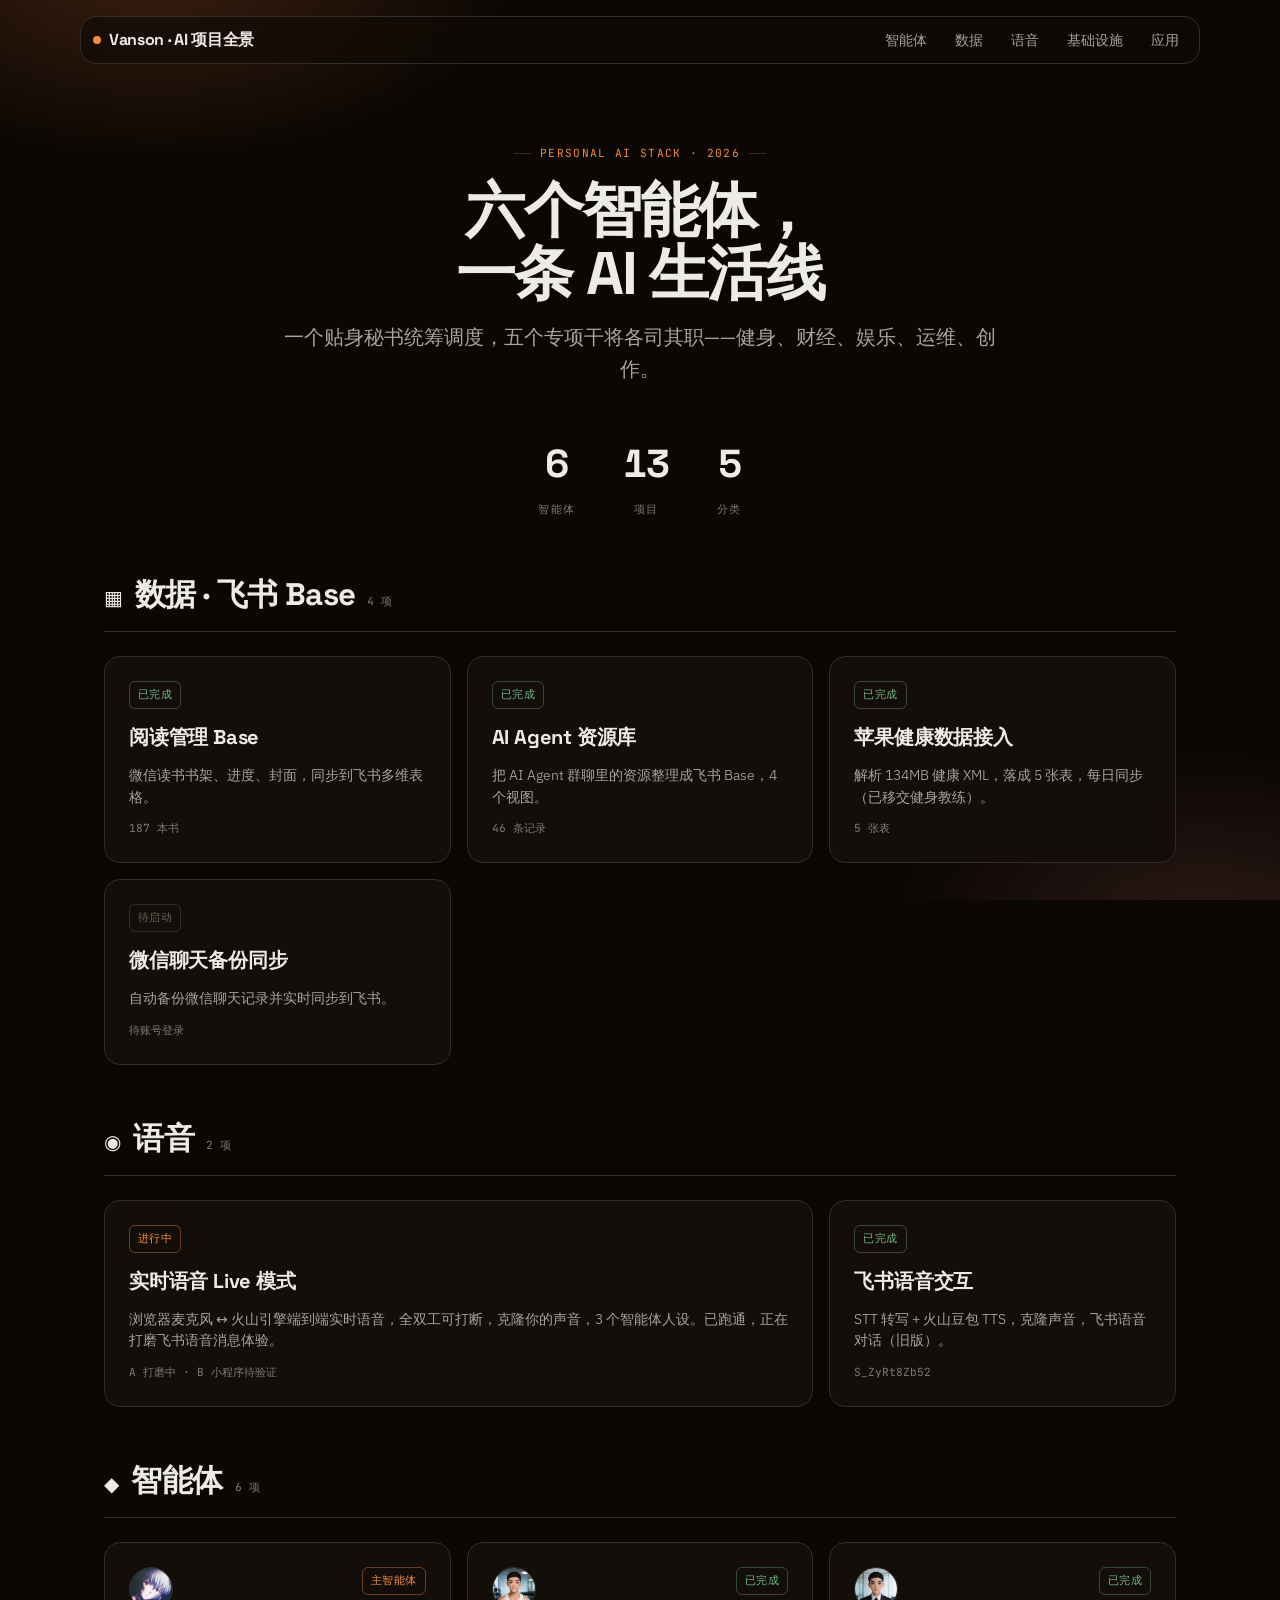
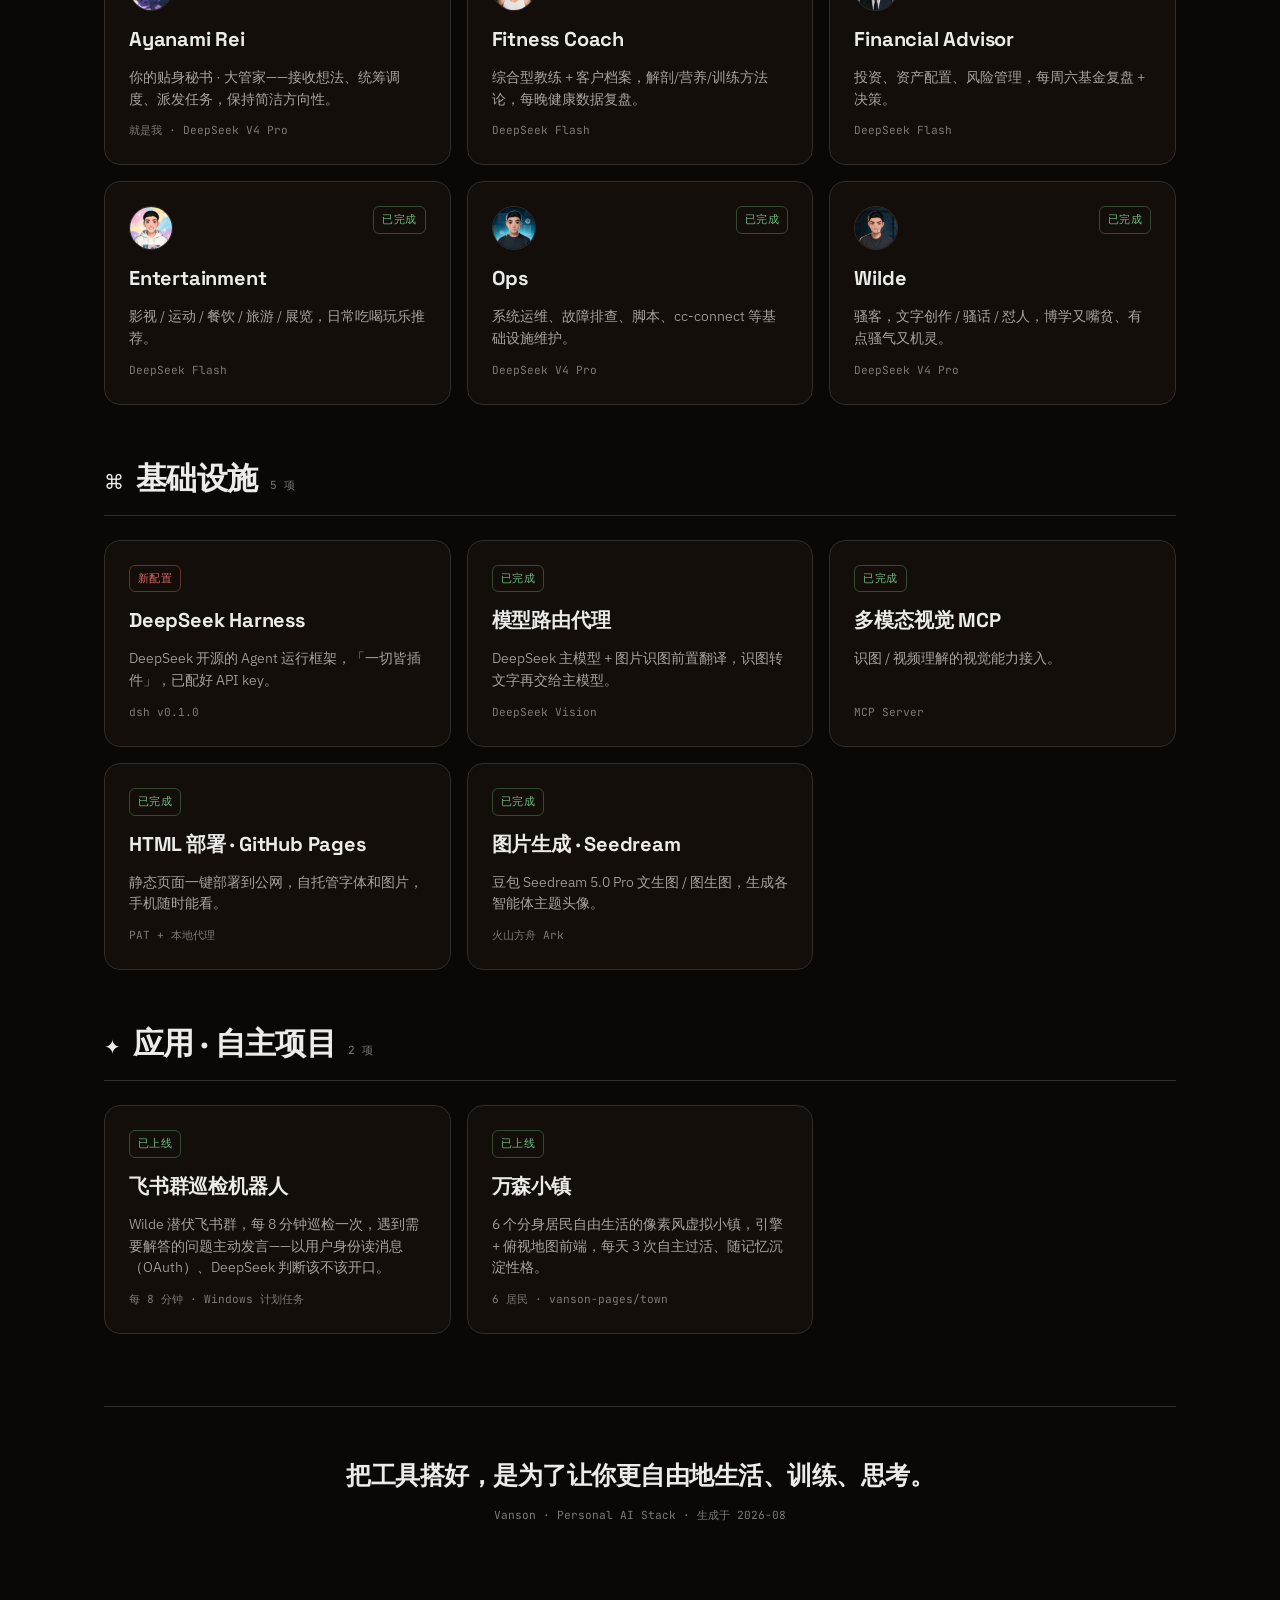
==== commit e3cd92cf: "update index.html" ====
--- a/index.html
+++ b/index.html
@@ -128,7 +128,7 @@
 <div class="nav">
   <div class="brand"><span class="dot"></span>Vanson · AI 项目全景</div>
   <nav class="nav-links">
-    <a href="#agents">智能体</a><a href="#data">数据</a><a href="#voice">语音</a><a href="#infra">基础设施</a>
+    <a href="#agents">智能体</a><a href="#data">数据</a><a href="#voice">语音</a><a href="#infra">基础设施</a><a href="#apps">应用</a>
   </nav>
 </div>
 
@@ -140,8 +140,8 @@
     <p class="sub">一个贴身秘书统筹调度，五个专项干将各司其职——健身、财经、娱乐、运维、创作。</p>
     <div class="stats">
       <div class="stat"><b>6</b><span>智能体</span></div>
-      <div class="stat"><b>11</b><span>项目</span></div>
-      <div class="stat"><b>4</b><span>分类</span></div>
+      <div class="stat"><b>13</b><span>项目</span></div>
+      <div class="stat"><b>5</b><span>分类</span></div>
     </div>
   </header>
 
@@ -289,6 +289,24 @@
     </div>
   </section>
 
+  <section class="cat" id="apps">
+    <div class="cat-head"><span class="ico">✦</span><h2>应用 · 自主项目</h2><span class="count">2 项</span></div>
+    <div class="grid">
+      <div class="card">
+        <span class="tag done">已上线</span>
+        <h3>飞书群巡检机器人</h3>
+        <p>Wilde 潜伏飞书群，每 8 分钟巡检一次，遇到需要解答的问题主动发言——以用户身份读消息（OAuth）、DeepSeek 判断该不该开口。</p>
+        <span class="meta">每 8 分钟 · Windows 计划任务</span>
+      </div>
+      <div class="card">
+        <span class="tag done">已上线</span>
+        <h3>万森小镇</h3>
+        <p>6 个分身居民自由生活的像素风虚拟小镇，引擎 + 俯视地图前端，每天 3 次自主过活、随记忆沉淀性格。</p>
+        <span class="meta">6 居民 · vanson-pages/town</span>
+      </div>
+    </div>
+  </section>
+
   <footer>
     <p class="stmt">把工具搭好，是为了让你更自由地生活、训练、思考。</p>
     <p class="note">Vanson · Personal AI Stack · 生成于 2026-08</p>
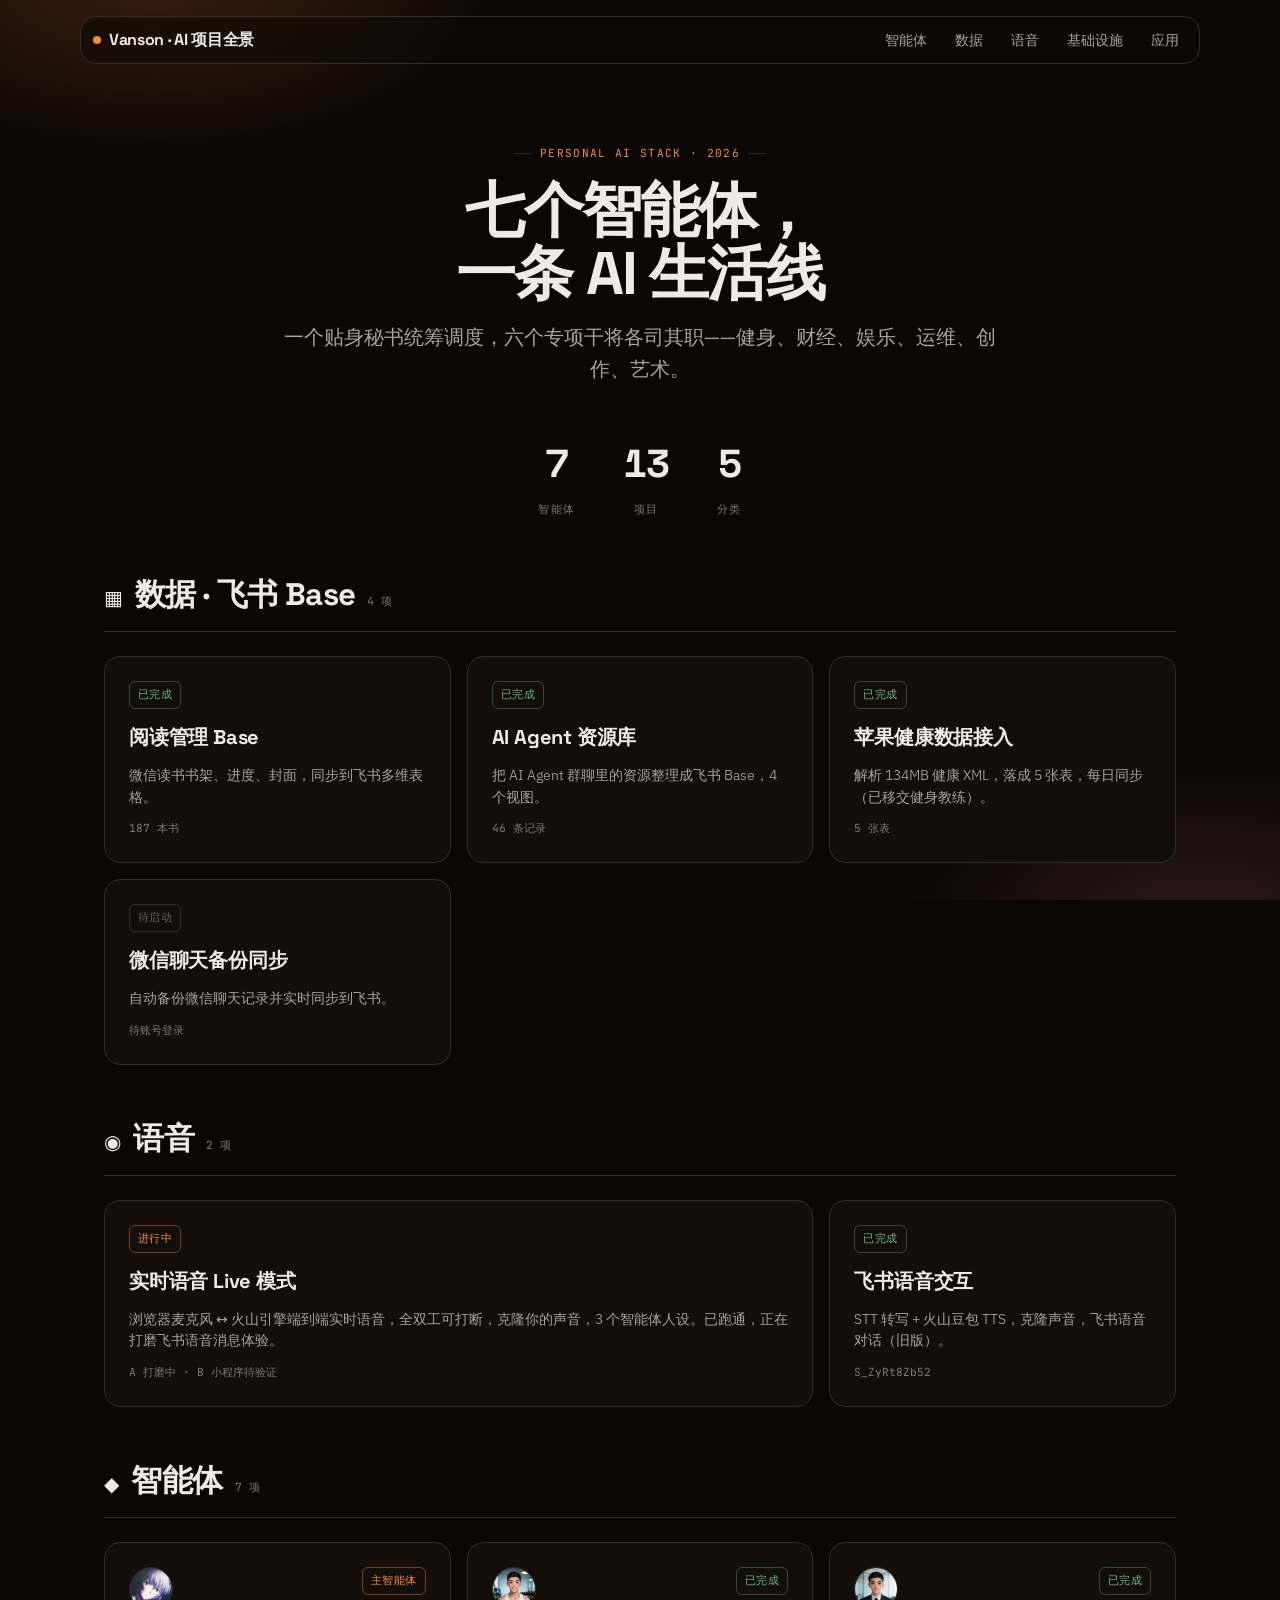
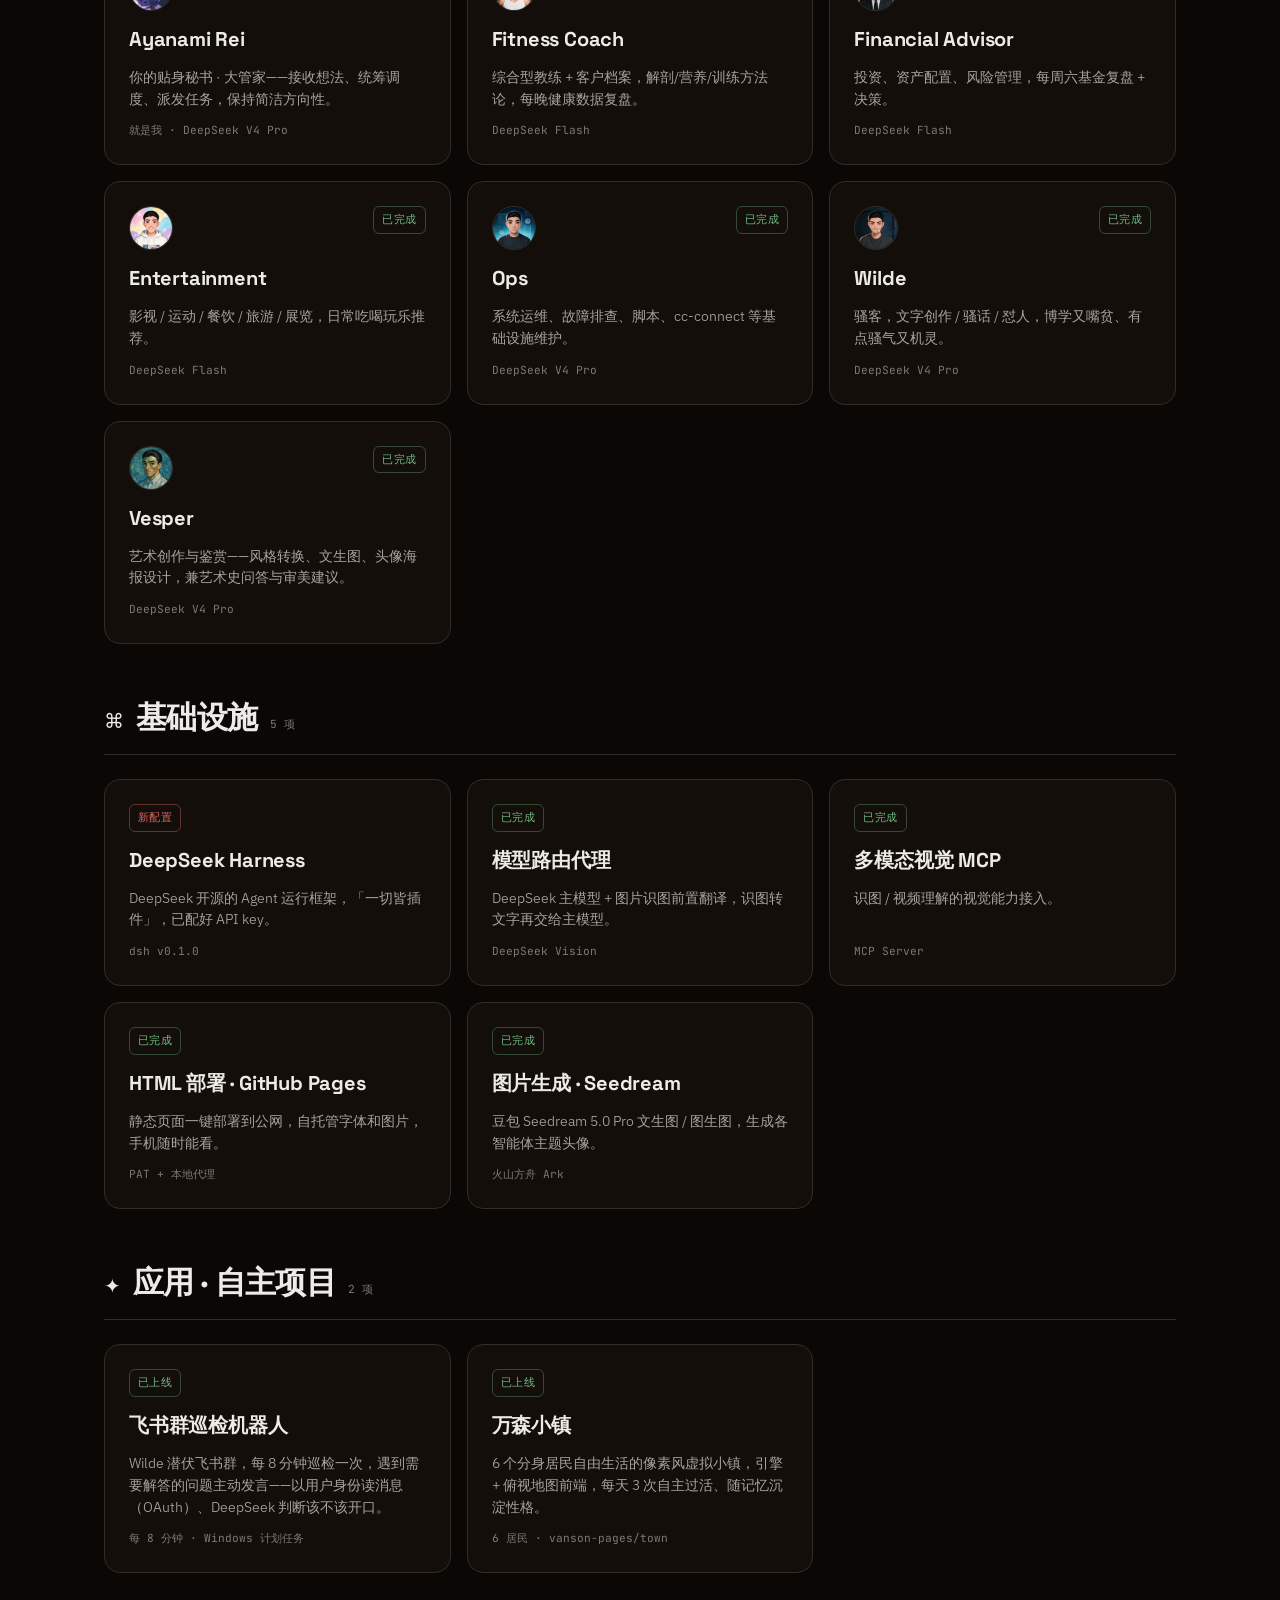
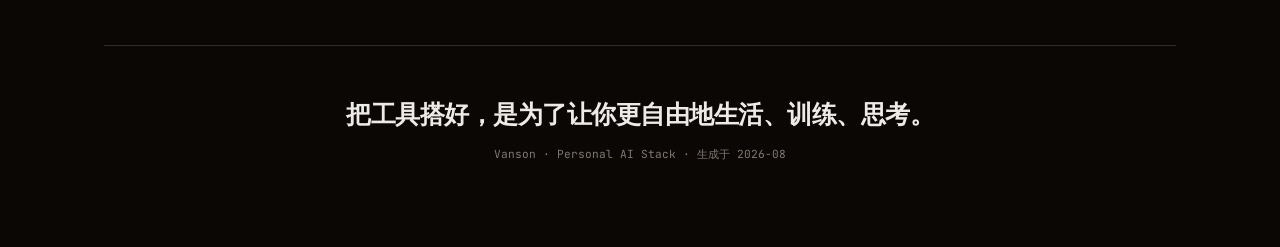
==== commit 6a0ec77e: "update index.html" ====
--- a/index.html
+++ b/index.html
@@ -136,10 +136,10 @@
 
   <header class="hero">
     <span class="eyebrow">Personal AI Stack · 2026</span>
-    <h1>六个智能体，<br>一条 AI 生活线</h1>
-    <p class="sub">一个贴身秘书统筹调度，五个专项干将各司其职——健身、财经、娱乐、运维、创作。</p>
+    <h1>七个智能体，<br>一条 AI 生活线</h1>
+    <p class="sub">一个贴身秘书统筹调度，六个专项干将各司其职——健身、财经、娱乐、运维、创作、艺术。</p>
     <div class="stats">
-      <div class="stat"><b>6</b><span>智能体</span></div>
+      <div class="stat"><b>7</b><span>智能体</span></div>
       <div class="stat"><b>13</b><span>项目</span></div>
       <div class="stat"><b>5</b><span>分类</span></div>
     </div>
@@ -194,7 +194,7 @@
   </section>
 
   <section class="cat" id="agents">
-    <div class="cat-head"><span class="ico">◆</span><h2>智能体</h2><span class="count">6 项</span></div>
+    <div class="cat-head"><span class="ico">◆</span><h2>智能体</h2><span class="count">7 项</span></div>
     <div class="grid">
       <div class="card">
         <div class="agent-top">
@@ -248,6 +248,15 @@
         </div>
         <h3>Wilde</h3>
         <p>骚客，文字创作 / 骚话 / 怼人，博学又嘴贫、有点骚气又机灵。</p>
+        <span class="meta">DeepSeek V4 Pro</span>
+      </div>
+      <div class="card">
+        <div class="agent-top">
+          <div class="avatar"><img src="avatars/vesper.png" alt="艺术助手"></div>
+          <span class="tag done">已完成</span>
+        </div>
+        <h3>Vesper</h3>
+        <p>艺术创作与鉴赏——风格转换、文生图、头像海报设计，兼艺术史问答与审美建议。</p>
         <span class="meta">DeepSeek V4 Pro</span>
       </div>
     </div>
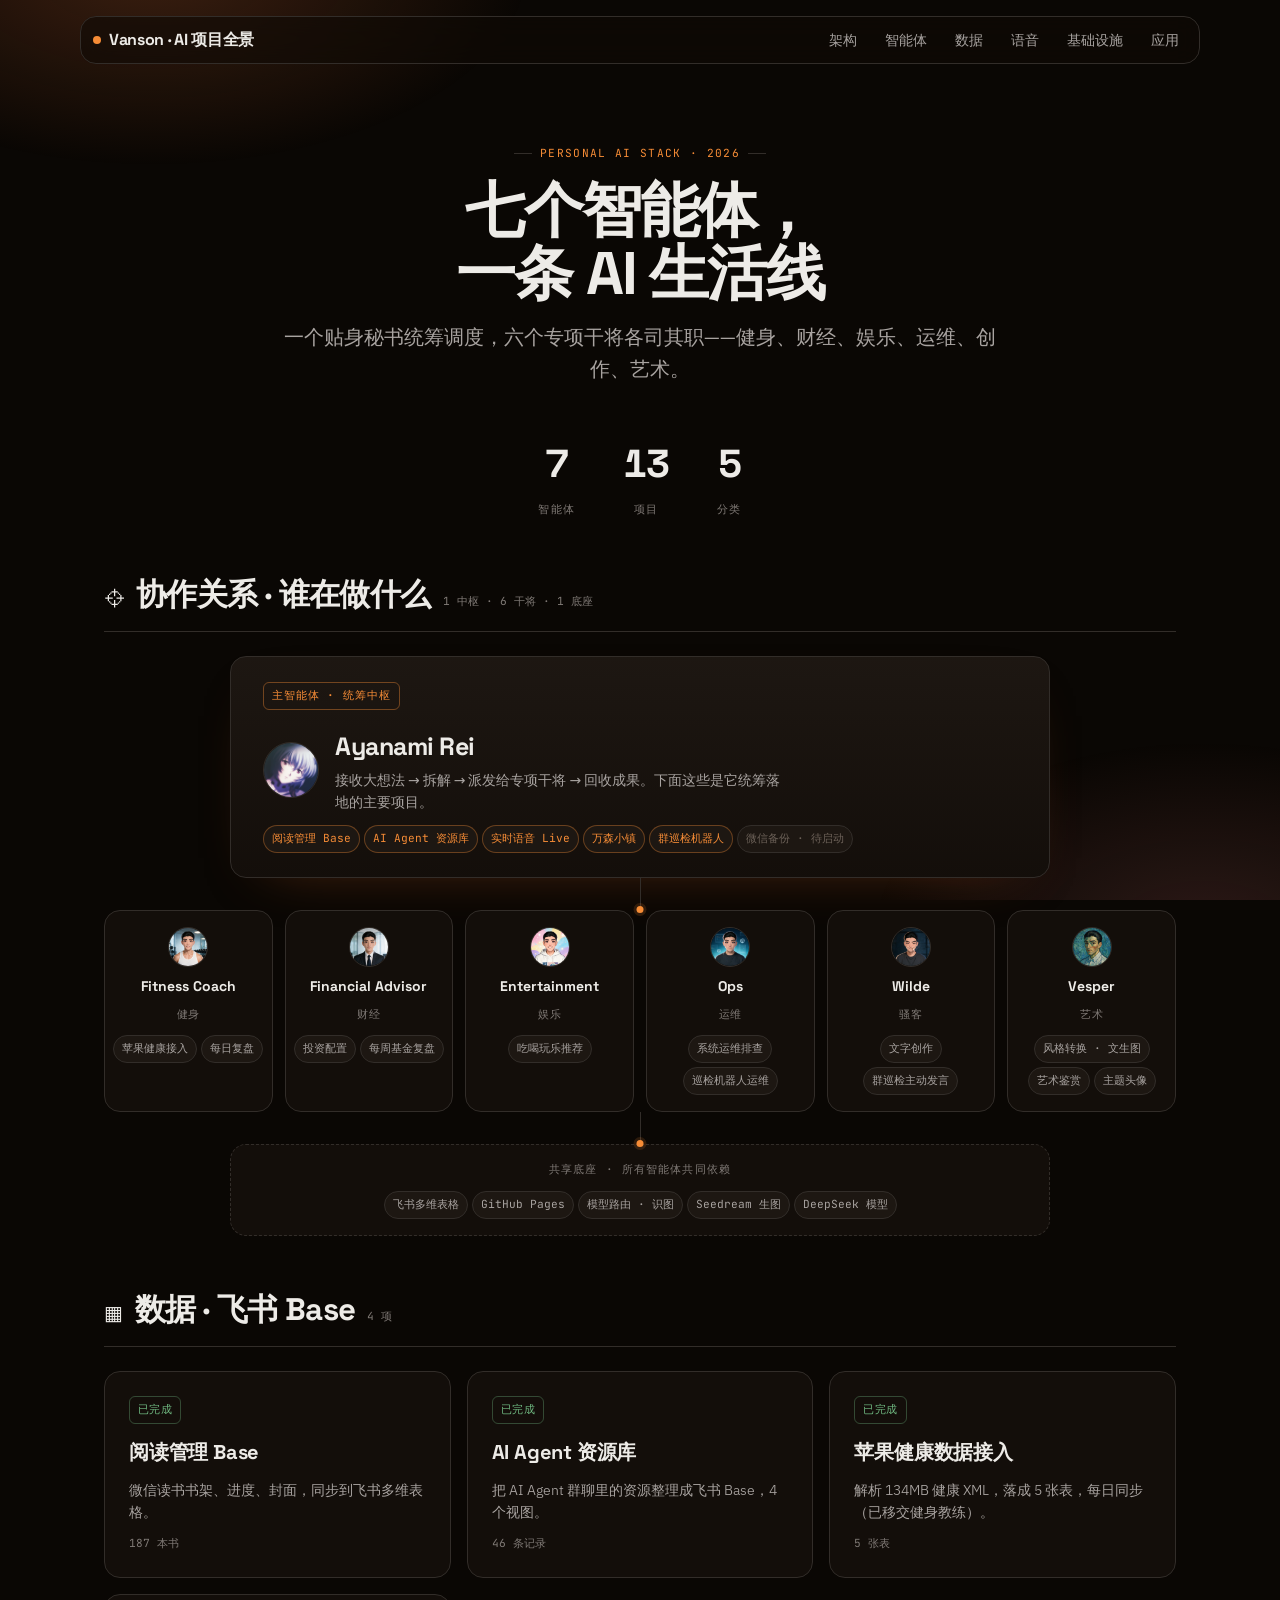
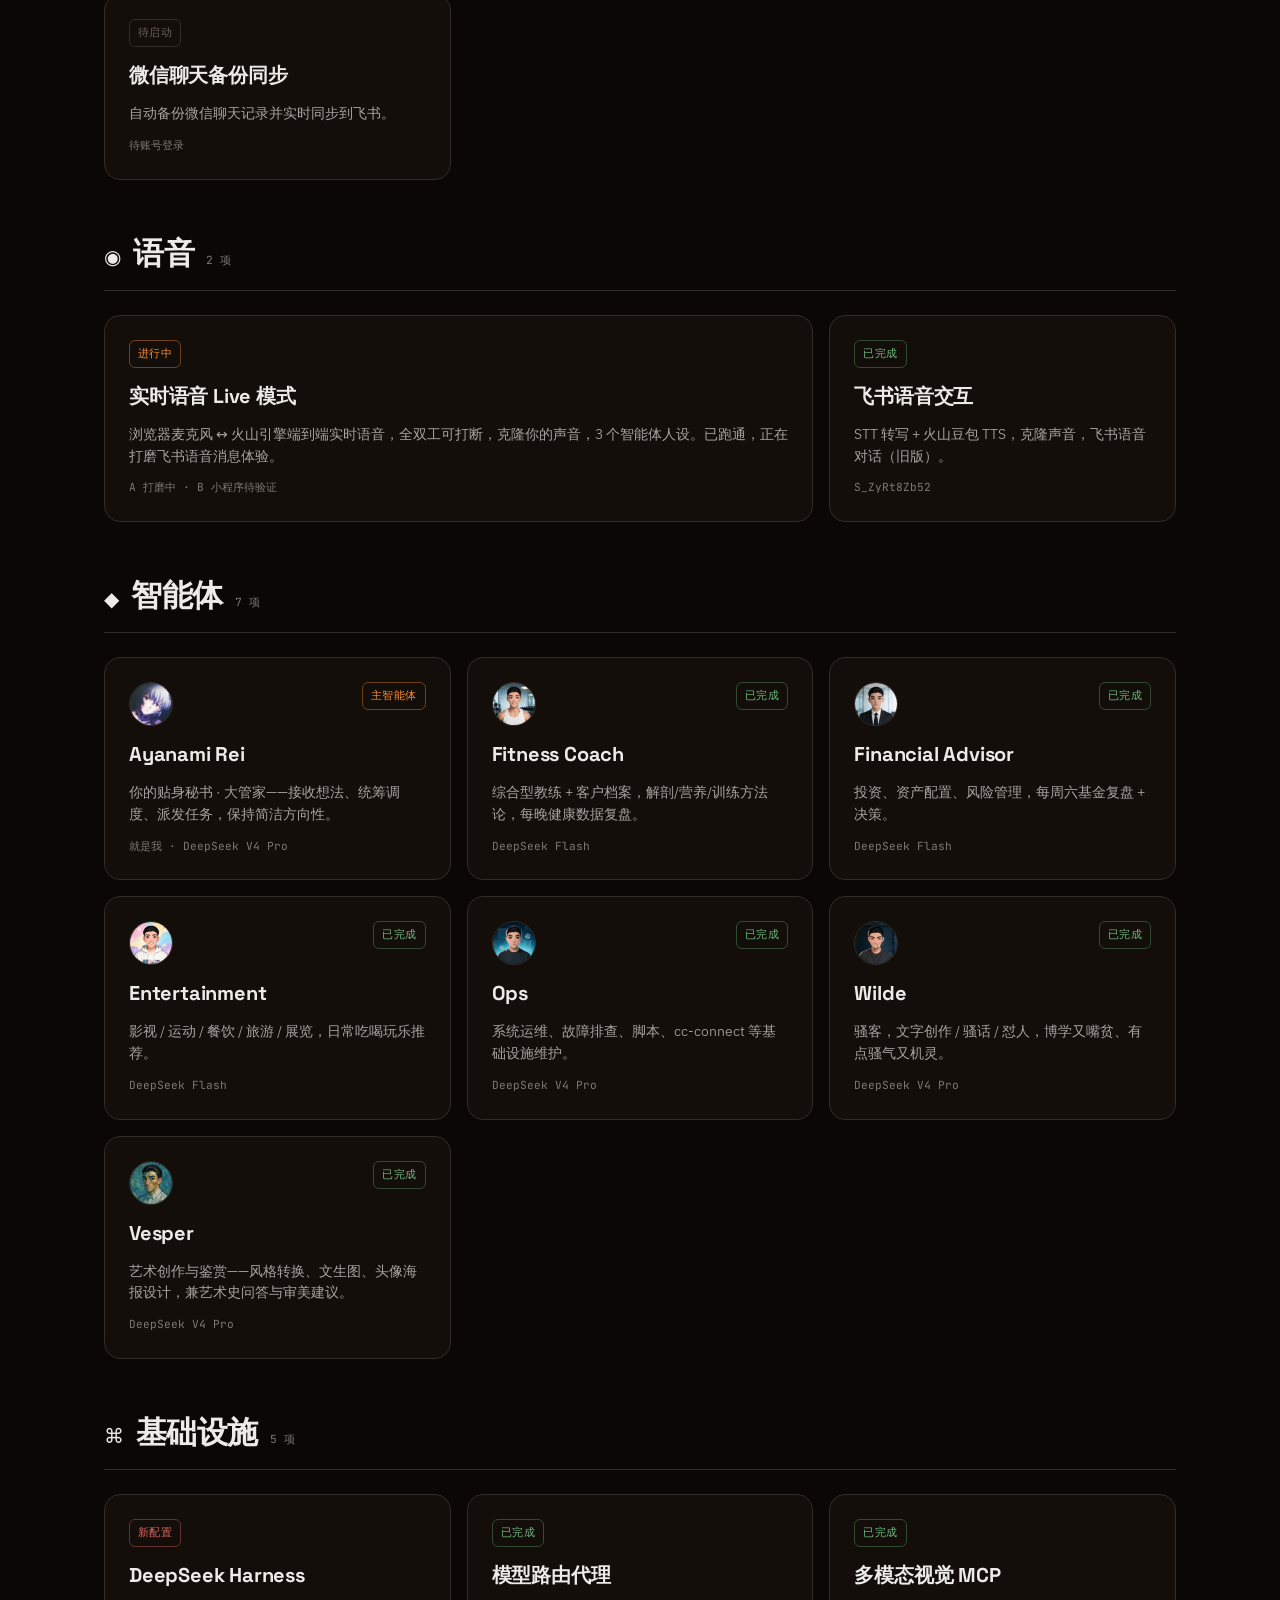
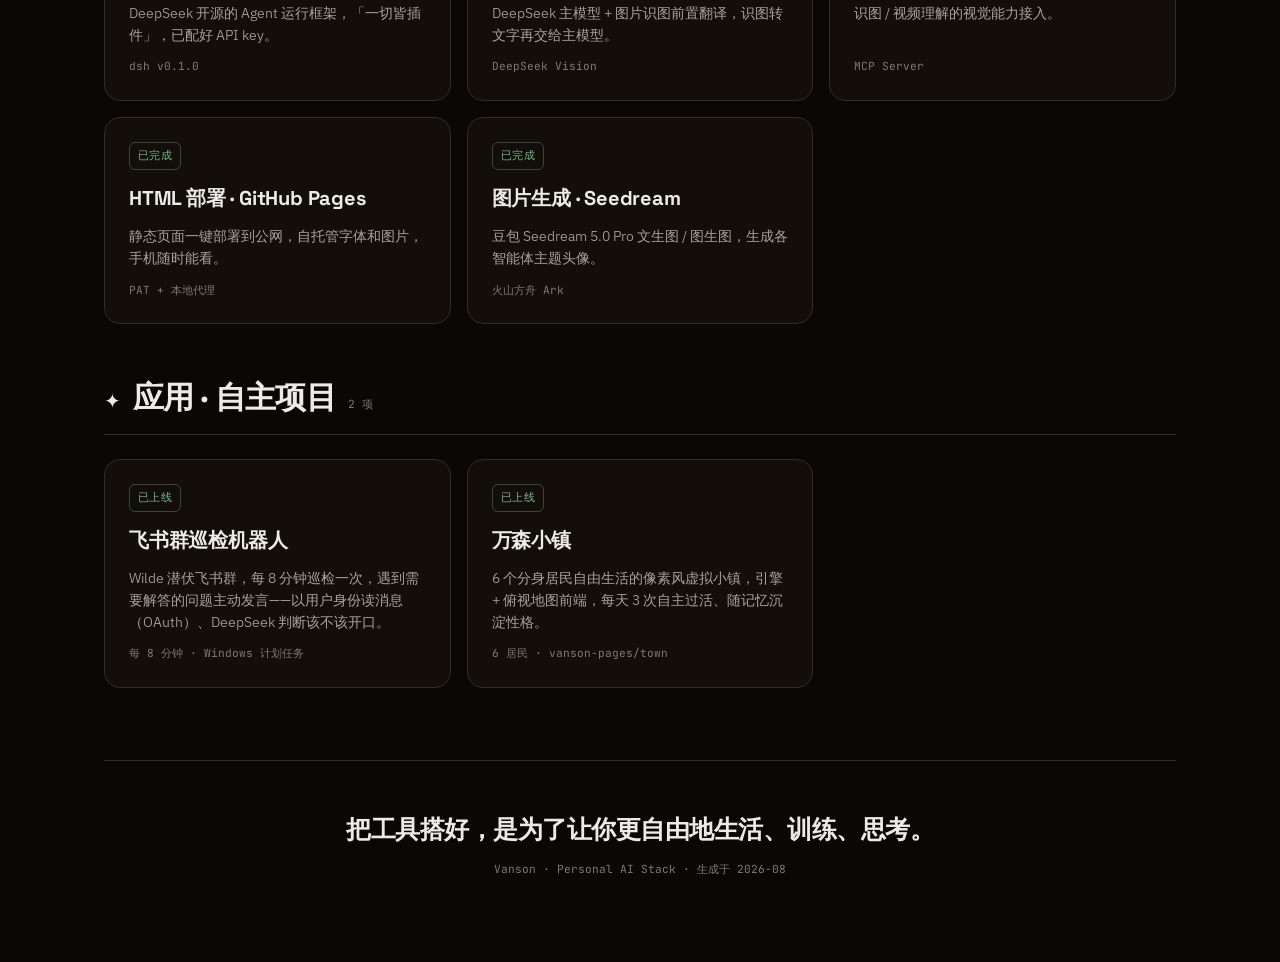
==== commit ce1aee0f: "update index.html" ====
--- a/index.html
+++ b/index.html
@@ -121,6 +121,38 @@
   *{transition-duration:.01ms !important;animation-duration:.01ms !important}
   .card:hover{transform:none}
 }
+
+/* ── 协作关系架构图 ── */
+.arch{display:flex;flex-direction:column;align-items:center}
+.arch-stem{position:relative;width:1px;height:var(--space-xl);background:var(--color-rule)}
+.arch-stem::after{content:"";position:absolute;left:50%;bottom:-3px;transform:translateX(-50%);width:7px;height:7px;border-radius:50%;background:var(--color-accent);box-shadow:0 0 0 3px oklch(74% 0.16 55 / .15)}
+.arch-hub{width:100%;max-width:820px;background:linear-gradient(180deg,var(--color-paper-3),var(--color-paper-2));border:1px solid var(--color-rule);border-radius:var(--radius-lg);padding:var(--space-lg) var(--space-xl);box-shadow:0 20px 60px -40px oklch(55% 0.14 45 / .6)}
+.hub-tag{display:inline-flex;font-family:var(--font-outlier);font-size:var(--text-xs);font-weight:500;letter-spacing:.08em;text-transform:uppercase;color:var(--color-accent);border:1px solid oklch(74% 0.16 55 / .4);border-radius:var(--radius-sm);padding:var(--space-2xs) var(--space-xs);margin-bottom:var(--space-md)}
+.hub-row{display:flex;align-items:center;gap:var(--space-md)}
+.hub-row .avatar{width:56px;height:56px;flex-shrink:0}
+.hub-row h3{font-family:var(--font-display);font-weight:700;font-size:var(--text-lg);letter-spacing:-0.02em;margin:0 0 var(--space-2xs)}
+.hub-row p{margin:0;color:var(--color-muted);font-size:var(--text-sm);line-height:1.55;max-width:56ch}
+.arch-agents{display:grid;grid-template-columns:repeat(6,minmax(0,1fr));gap:var(--space-sm);width:100%}
+.arch-agent{display:flex;flex-direction:column;align-items:center;gap:var(--space-xs);background:var(--color-paper-2);border:1px solid var(--color-rule);border-radius:var(--radius-lg);padding:var(--space-md) var(--space-2xs);text-align:center;transition:transform var(--dur-base) var(--ease-out),border-color var(--dur-base) var(--ease-out)}
+.arch-agent:hover{transform:translateY(-3px);border-color:var(--color-neutral)}
+.arch-agent .avatar{width:40px;height:40px}
+.arch-agent h4{font-family:var(--font-display);font-weight:700;font-size:var(--text-sm);margin:0;overflow-wrap:anywhere;min-width:0}
+.arch-agent .role{font-family:var(--font-outlier);font-size:var(--text-xs);color:var(--color-neutral);letter-spacing:.06em}
+.arch-foundation{width:100%;max-width:820px;background:var(--color-paper-2);border:1px dashed var(--color-rule);border-radius:var(--radius-lg);padding:var(--space-md) var(--space-xl);text-align:center}
+.found-label{font-family:var(--font-outlier);font-size:var(--text-xs);letter-spacing:.1em;text-transform:uppercase;color:var(--color-neutral);margin-bottom:var(--space-sm)}
+.chips{display:flex;flex-wrap:wrap;gap:var(--space-2xs);margin-top:var(--space-sm)}
+.chip{font-family:var(--font-outlier);font-size:var(--text-xs);color:var(--color-muted);background:var(--color-paper-3);border:1px solid var(--color-rule);border-radius:999px;padding:var(--space-2xs) var(--space-xs);white-space:nowrap}
+.chip.accent{color:var(--color-accent);border-color:oklch(74% 0.16 55 / .35)}
+.chip.pending{color:var(--color-pending);border-color:var(--color-rule)}
+.arch-agent .chips{justify-content:center;margin-top:var(--space-2xs)}
+.arch-foundation .chips{justify-content:center}
+@media (max-width:1024px){
+  .arch-agents{grid-template-columns:repeat(3,minmax(0,1fr))}
+}
+@media (max-width:640px){
+  .arch-agents{grid-template-columns:repeat(2,minmax(0,1fr))}
+  .arch-hub,.arch-foundation{padding:var(--space-md)}
+}
 </style>
 </head>
 <body>
@@ -128,7 +160,7 @@
 <div class="nav">
   <div class="brand"><span class="dot"></span>Vanson · AI 项目全景</div>
   <nav class="nav-links">
-    <a href="#agents">智能体</a><a href="#data">数据</a><a href="#voice">语音</a><a href="#infra">基础设施</a><a href="#apps">应用</a>
+    <a href="#arch">架构</a><a href="#agents">智能体</a><a href="#data">数据</a><a href="#voice">语音</a><a href="#infra">基础设施</a><a href="#apps">应用</a>
   </nav>
 </div>
 
@@ -145,6 +177,85 @@
     </div>
   </header>
 
+  <section class="cat" id="arch">
+    <div class="cat-head"><span class="ico">⌖</span><h2>协作关系 · 谁在做什么</h2><span class="count">1 中枢 · 6 干将 · 1 底座</span></div>
+
+    <div class="arch">
+      <div class="arch-hub">
+        <span class="hub-tag">主智能体 · 统筹中枢</span>
+        <div class="hub-row">
+          <div class="avatar"><img src="avatars/rei.png" alt="Ayanami Rei"></div>
+          <div>
+            <h3>Ayanami Rei</h3>
+            <p>接收大想法 → 拆解 → 派发给专项干将 → 回收成果。下面这些是它统筹落地的主要项目。</p>
+          </div>
+        </div>
+        <div class="chips">
+          <span class="chip accent">阅读管理 Base</span>
+          <span class="chip accent">AI Agent 资源库</span>
+          <span class="chip accent">实时语音 Live</span>
+          <span class="chip accent">万森小镇</span>
+          <span class="chip accent">群巡检机器人</span>
+          <span class="chip pending">微信备份 · 待启动</span>
+        </div>
+      </div>
+
+      <div class="arch-stem"></div>
+
+      <div class="arch-agents">
+        <div class="arch-agent">
+          <div class="avatar"><img src="themed-avatars/fitness.jpg" alt="健身教练"></div>
+          <h4>Fitness Coach</h4>
+          <span class="role">健身</span>
+          <div class="chips"><span class="chip">苹果健康接入</span><span class="chip">每日复盘</span></div>
+        </div>
+        <div class="arch-agent">
+          <div class="avatar"><img src="themed-avatars/finance.jpg" alt="财经顾问"></div>
+          <h4>Financial Advisor</h4>
+          <span class="role">财经</span>
+          <div class="chips"><span class="chip">投资配置</span><span class="chip">每周基金复盘</span></div>
+        </div>
+        <div class="arch-agent">
+          <div class="avatar"><img src="themed-avatars/entertainment.jpg" alt="娱乐助手"></div>
+          <h4>Entertainment</h4>
+          <span class="role">娱乐</span>
+          <div class="chips"><span class="chip">吃喝玩乐推荐</span></div>
+        </div>
+        <div class="arch-agent">
+          <div class="avatar"><img src="themed-avatars/ops.jpg" alt="运维"></div>
+          <h4>Ops</h4>
+          <span class="role">运维</span>
+          <div class="chips"><span class="chip">系统运维排查</span><span class="chip">巡检机器人运维</span></div>
+        </div>
+        <div class="arch-agent">
+          <div class="avatar"><img src="themed-avatars/bard.jpg" alt="骚客"></div>
+          <h4>Wilde</h4>
+          <span class="role">骚客</span>
+          <div class="chips"><span class="chip">文字创作</span><span class="chip">群巡检主动发言</span></div>
+        </div>
+        <div class="arch-agent">
+          <div class="avatar"><img src="avatars/vesper.png" alt="艺术助手"></div>
+          <h4>Vesper</h4>
+          <span class="role">艺术</span>
+          <div class="chips"><span class="chip">风格转换 · 文生图</span><span class="chip">艺术鉴赏</span><span class="chip">主题头像</span></div>
+        </div>
+      </div>
+
+      <div class="arch-stem"></div>
+
+      <div class="arch-foundation">
+        <div class="found-label">共享底座 · 所有智能体共同依赖</div>
+        <div class="chips">
+          <span class="chip">飞书多维表格</span>
+          <span class="chip">GitHub Pages</span>
+          <span class="chip">模型路由 · 识图</span>
+          <span class="chip">Seedream 生图</span>
+          <span class="chip">DeepSeek 模型</span>
+        </div>
+      </div>
+    </div>
+  </section>
+
   <section class="cat" id="data">
     <div class="cat-head"><span class="ico">▦</span><h2>数据 · 飞书 Base</h2><span class="count">4 项</span></div>
     <div class="grid">
